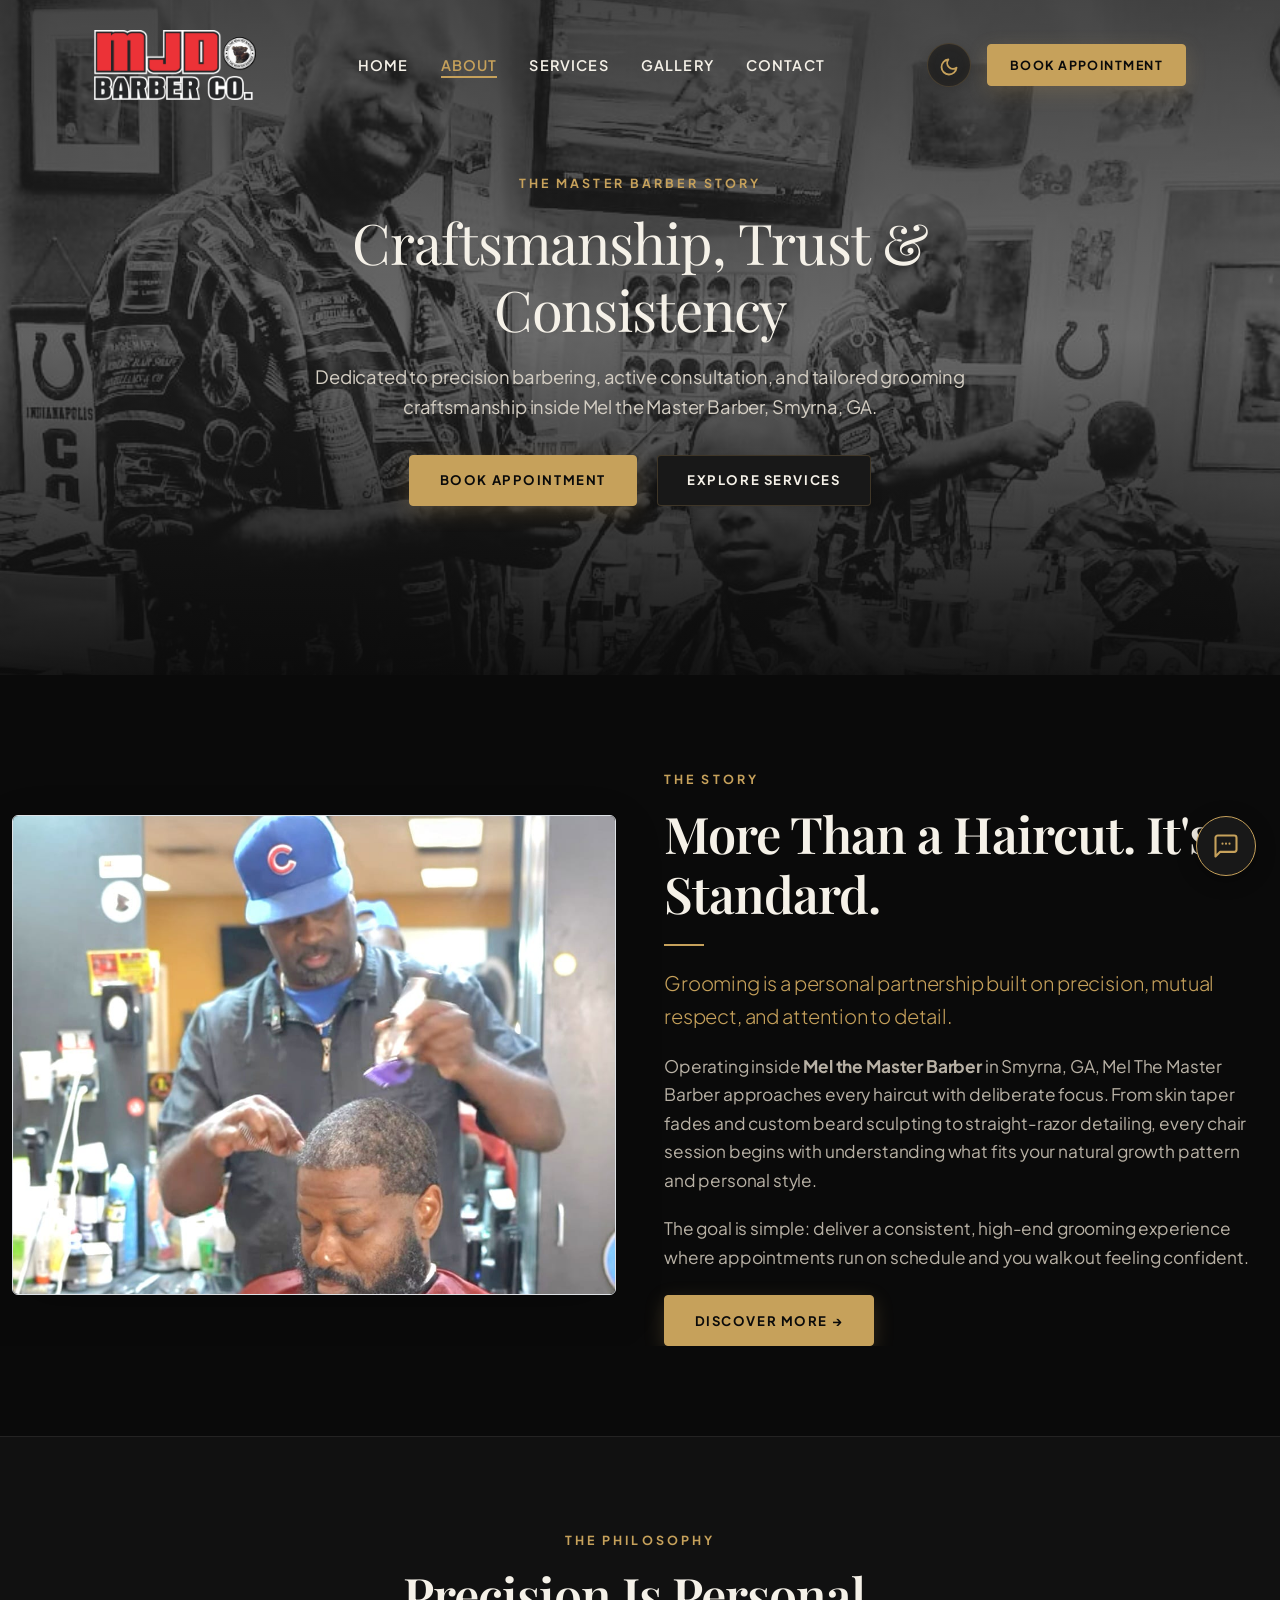
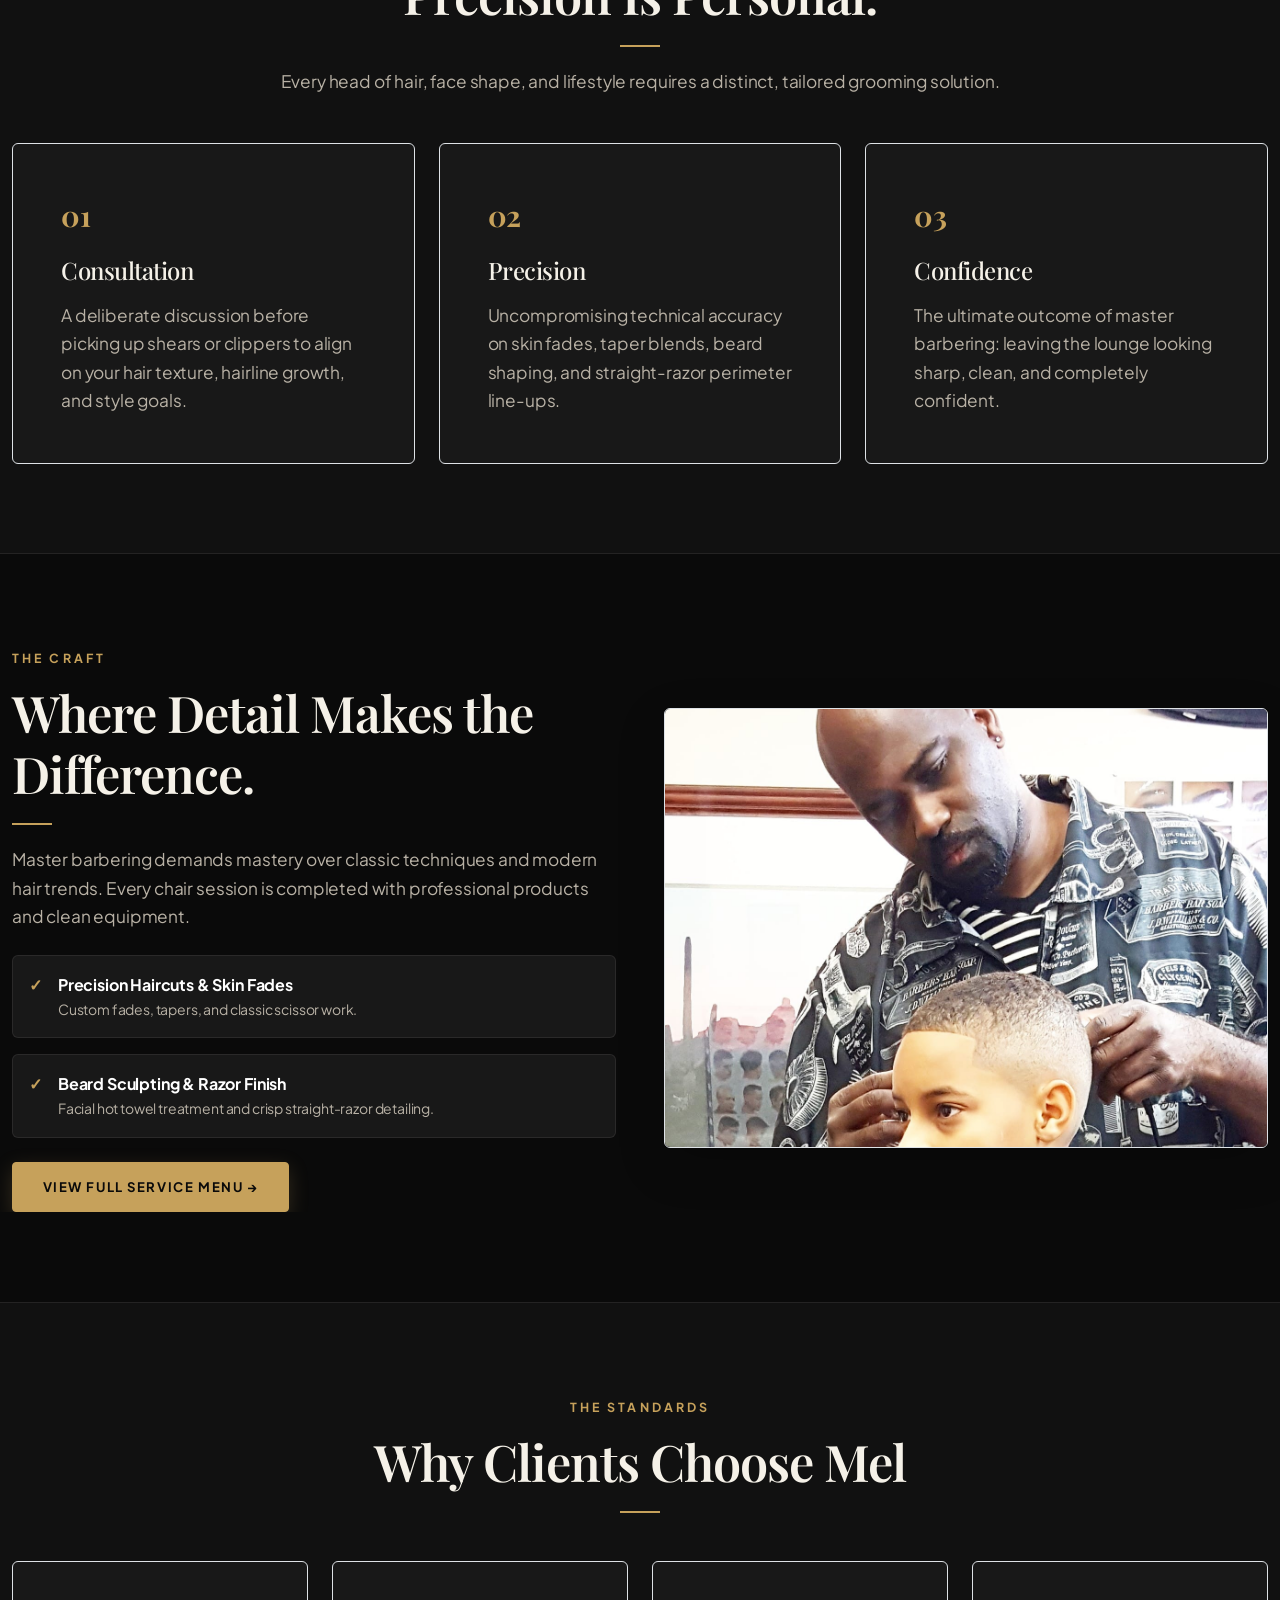
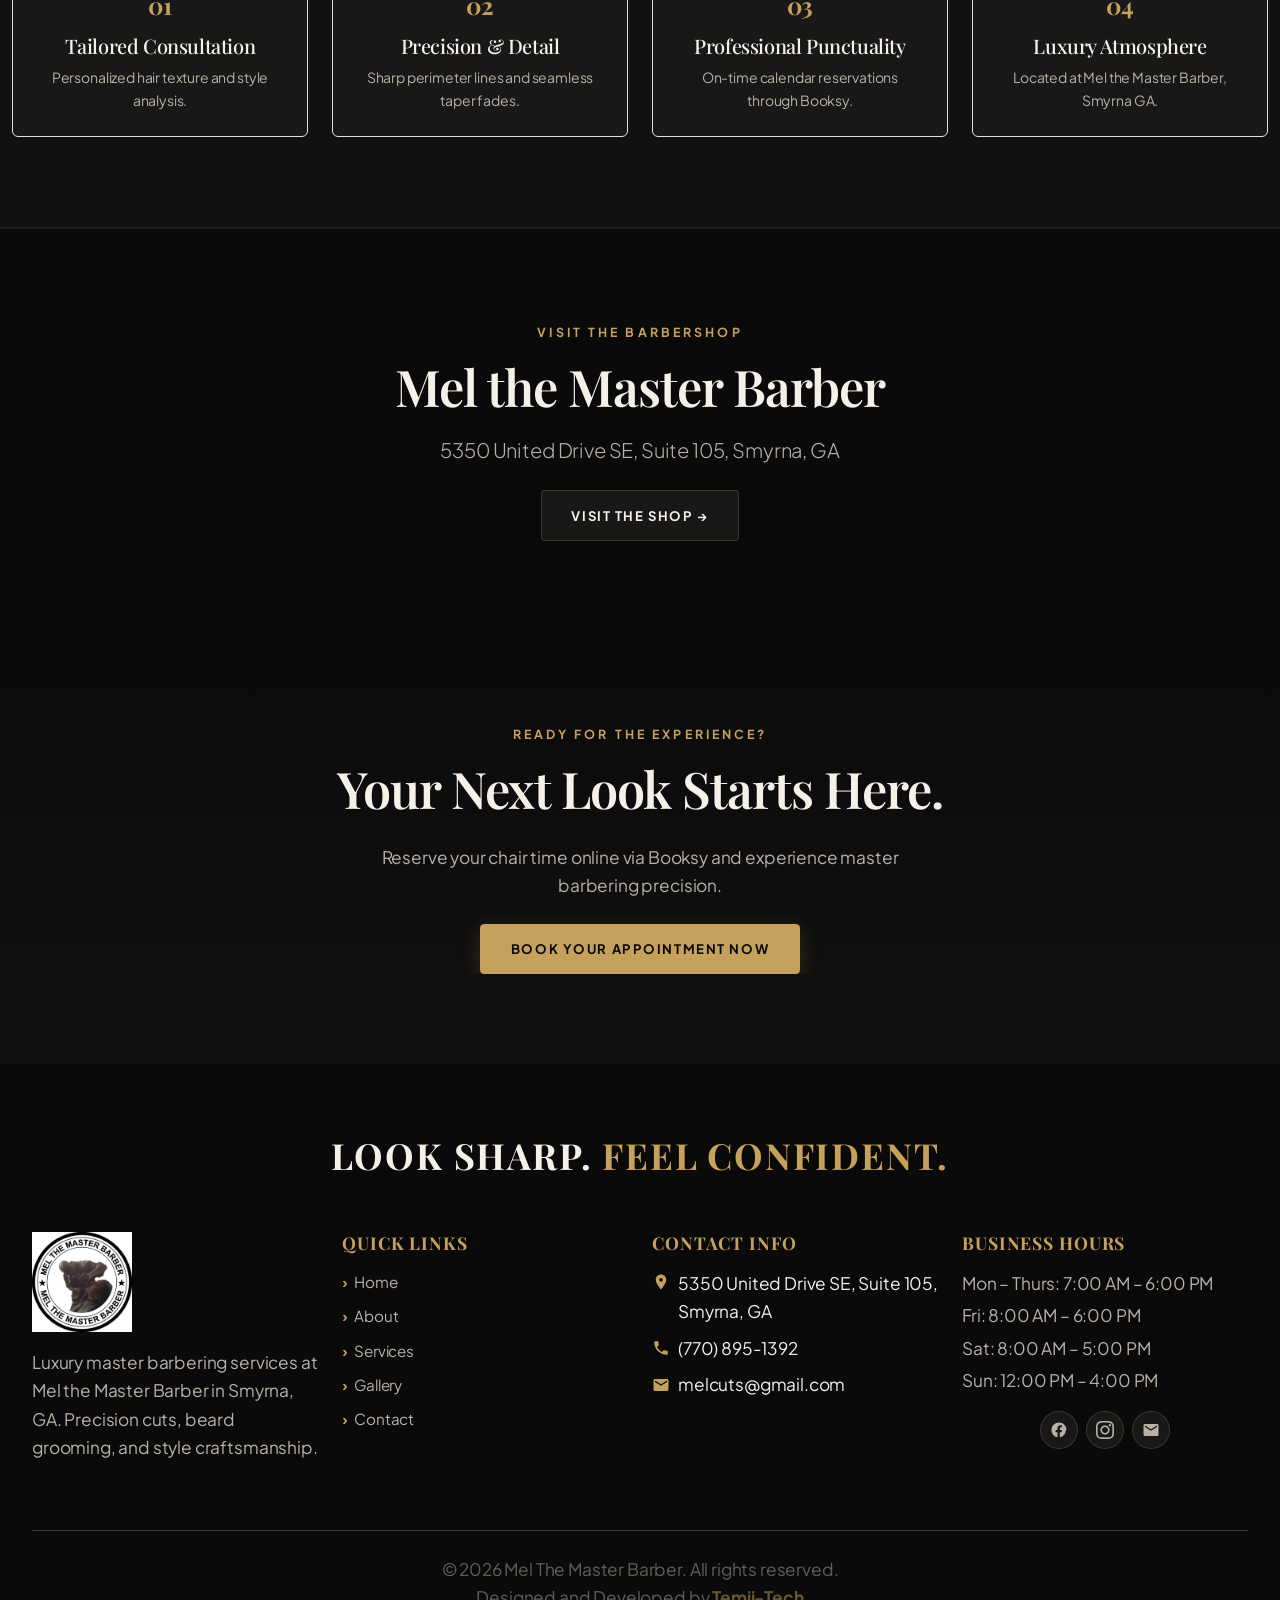
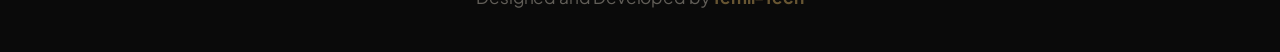
==== about.html @ 05fc708a "comment" ====
<!DOCTYPE html>
<html lang="en" data-theme="dark">
<head>
  <meta charset="UTF-8">
  <meta name="viewport" content="width=device-width, initial-scale=1.0">
  <title>About Mel The Master Barber | Craftsmanship, Trust & Consistency in Smyrna, GA</title>
  <meta name="description" content="Learn about Mel The Master Barber at Mel the Master Barber in Smyrna, GA. Dedicated to precision haircuts, custom beard sculpting, and tailored client consultations.">
  
  <!-- Bootstrap 5 CSS -->
  <link href="https://cdn.jsdelivr.net/npm/bootstrap@5.3.2/dist/css/bootstrap.min.css" rel="stylesheet">
  
  <!-- Google Fonts: Playfair Display & Plus Jakarta Sans -->
  <link rel="preconnect" href="https://fonts.googleapis.com">
  <link rel="preconnect" href="https://fonts.gstatic.com" crossorigin>
  <link href="https://fonts.googleapis.com/css2?family=Playfair+Display:ital,wght@0,500;0,600;0,700;1,400&family=Plus+Jakarta+Sans:wght@400;500;600;700&display=swap" rel="stylesheet">
  
  <!-- Custom CSS Design System & Responsive Rules -->
  <link rel="stylesheet" href="css/style.css">
  <link rel="stylesheet" href="css/responsive.css">
  <!-- Chatbot CSS -->
  <link rel="stylesheet" href="css/chatbot.css">
</head>
<body>

  <!-- ==========================================
       PREMIUM FLOATING NAVBAR (EXACT HOME PAGE MARKUP)
       ========================================== -->
  <div class="navbar-floating-wrapper" id="navbarWrapper">
    <div class="navbar-floating-container">
      
      <!-- 1. LOGO (LEFT) -->
      <a class="navbar-brand navbar-brand-custom" href="index.html">
        <img src="images/navbar/logo.jpeg" alt="Mel The Master Barber Logo" class="brand-logo-img">
      </a>

      <!-- 2. DESKTOP NAV LINKS (CENTER - EXACT 1-LINE 14.5px) -->
      <ul class="desktop-nav-links d-none d-lg-flex">
        <li><a class="nav-link-custom" href="index.html">Home</a></li>
        <li><a class="nav-link-custom active" href="about.html">About</a></li>
        <li><a class="nav-link-custom" href="services.html">Services</a></li>
        <li><a class="nav-link-custom" href="gallery.html">Gallery</a></li>
        <li><a class="nav-link-custom" href="contact.html">Contact</a></li>
      </ul>

      <!-- 3. CTA BUTTON & THEME TOGGLE (RIGHT) -->
      <div class="desktop-nav-actions d-none d-lg-flex">
        <button class="theme-toggle-btn" id="themeToggleBtnDesktop" aria-label="Toggle dark/light theme">
          <span class="themeIcon">
            <svg viewBox="0 0 24 24" width="18" height="18"><path fill="currentColor" d="M12.3 2c.43 0 .77.35.7.78-.47 2.87.41 5.84 2.45 7.88 2.04 2.04 5.01 2.92 7.88 2.45.43-.07.78.27.78.7 0 5.52-4.48 10-10 10S2 19.32 2 13.8 6.78 2 12.3 2z"/></svg>
          </span>
        </button>
        <a href="https://mel-the-master-barber.square.site/" target="_blank" rel="noopener" class="btn-gold-primary" style="padding: 0.6rem 1.35rem; font-size: 0.78rem;">Book Appointment</a>
      </div>

      <!-- MOBILE CONTROLS (MOBILE: [LOGO] [THEME TOGGLE] [HAMBURGER MENU]) -->
      <div class="mobile-nav-controls d-flex align-items-center gap-2 d-lg-none">
        <button class="theme-toggle-btn" id="themeToggleBtnMobile" aria-label="Toggle dark/light theme">
          <span class="themeIcon">
            <svg viewBox="0 0 24 24" width="18" height="18"><path fill="currentColor" d="M12.3 2c.43 0 .77.35.7.78-.47 2.87.41 5.84 2.45 7.88 2.04 2.04 5.01 2.92 7.88 2.45.43-.07.78.27.78.7 0 5.52-4.48 10-10 10S2 19.32 2 13.8 6.78 2 12.3 2z"/></svg>
          </span>
        </button>
        <!-- PREMIUM HAMBURGER -->
        <button class="mob-hamburger" type="button" id="mobileNavToggler" aria-label="Toggle navigation" aria-expanded="false">
          <span class="mob-ham-bar"></span>
          <span class="mob-ham-bar"></span>
          <span class="mob-ham-bar"></span>
        </button>
      </div>

    </div>
  </div>

  <!-- MOBILE FULL-SCREEN EDITORIAL MENU -->
  <div class="mob-menu-overlay d-lg-none" id="navbarCollapse" aria-hidden="true">
    <!-- Decorative editorial watermark -->
    <div class="mob-menu-watermark" aria-hidden="true">MEL</div>

    <!-- Close button -->
    <button class="mob-menu-close" id="mobileNavClose" aria-label="Close navigation">
      <svg viewBox="0 0 24 24" width="22" height="22" fill="none" stroke="currentColor" stroke-width="1.8" stroke-linecap="round"><line x1="18" y1="6" x2="6" y2="18"/><line x1="6" y1="6" x2="18" y2="18"/></svg>
    </button>

    <!-- Navigation List -->
    <nav class="mob-menu-nav" aria-label="Mobile navigation">
      <ul class="mob-nav-list">
        <li class="mob-nav-item" style="--i:0">
          <a class="mob-nav-link" href="index.html">
            <span class="mob-nav-num">01</span>
            <span class="mob-nav-label">Home</span>
            <span class="mob-nav-arrow">&rarr;</span>
          </a>
        </li>
        <li class="mob-nav-item" style="--i:1">
          <a class="mob-nav-link active" href="about.html">
            <span class="mob-nav-num">02</span>
            <span class="mob-nav-label">About</span>
            <span class="mob-nav-arrow">&rarr;</span>
          </a>
        </li>
        <li class="mob-nav-item" style="--i:2">
          <a class="mob-nav-link" href="services.html">
            <span class="mob-nav-num">03</span>
            <span class="mob-nav-label">Services</span>
            <span class="mob-nav-arrow">&rarr;</span>
          </a>
        </li>
        <li class="mob-nav-item" style="--i:3">
          <a class="mob-nav-link" href="gallery.html">
            <span class="mob-nav-num">04</span>
            <span class="mob-nav-label">Gallery</span>
            <span class="mob-nav-arrow">&rarr;</span>
          </a>
        </li>
        <li class="mob-nav-item" style="--i:4">
          <a class="mob-nav-link" href="index.html#reviews">
            <span class="mob-nav-num">05</span>
            <span class="mob-nav-label">Reviews</span>
            <span class="mob-nav-arrow">&rarr;</span>
          </a>
        </li>
        <li class="mob-nav-item" style="--i:5">
          <a class="mob-nav-link" href="index.html#faq">
            <span class="mob-nav-num">06</span>
            <span class="mob-nav-label">FAQ</span>
            <span class="mob-nav-arrow">&rarr;</span>
          </a>
        </li>
        <li class="mob-nav-item" style="--i:6">
          <a class="mob-nav-link" href="contact.html">
            <span class="mob-nav-num">07</span>
            <span class="mob-nav-label">Contact</span>
            <span class="mob-nav-arrow">&rarr;</span>
          </a>
        </li>
      </ul>
    </nav>

    <!-- Premium booking CTA -->
    <div class="mob-menu-cta">
      <p class="mob-cta-label">READY FOR YOUR NEXT LOOK?</p>
      <a href="https://mel-the-master-barber.square.site/" target="_blank" rel="noopener" class="mob-cta-btn">BOOK APPOINTMENT</a>
    </div>
  </div>

  <!-- ==========================================
       SECTION 1: CINEMATIC ABOUT HERO
       ========================================== -->
  <section class="hero-slider-section position-relative" style="height: 75vh; min-height: 520px;">
    <div class="hero-slide active">
      <div class="hero-slide-bg" style="background-image: url('images/about/about1.jpeg'); background-position: center 30%;"></div>
      <div class="hero-overlay" style="background: linear-gradient(180deg, rgba(10, 10, 10, 0.75) 0%, rgba(10, 10, 10, 0.6) 50%, rgba(10, 10, 10, 0.95) 100%);"></div>
      <div class="container hero-content-wrapper">
        <div class="hero-text-box">
          <span class="eyebrow">THE MASTER BARBER STORY</span>
          <h1 class="hero-headline display-4">Craftsmanship, Trust &amp; Consistency</h1>
          <p class="hero-description">
            Dedicated to precision barbering, active consultation, and tailored grooming craftsmanship inside Mel the Master Barber, Smyrna, GA.
          </p>
          <div class="hero-cta-group justify-content-center">
            <a href="https://mel-the-master-barber.square.site/" target="_blank" rel="noopener" class="btn-gold-primary">Book Appointment</a>
            <a href="services.html" class="btn-gold-secondary">Explore Services</a>
          </div>
        </div>
      </div>
    </div>
  </section>

  <!-- ==========================================
       SECTION 2: ABOUT STORY & CRAFT
       ========================================== -->
  <section class="section-padding">
    <div class="container">
      <div class="row align-items-center g-5">
        <div class="col-lg-6">
          <div class="position-relative rounded overflow-hidden shadow-lg border border-subtle" style="height: 480px;">
            <img src="images/about/about2.jpeg" alt="Mel The Master Barber Crafting a Haircut" class="w-100 h-100 object-fit-cover">
          </div>
        </div>
        <div class="col-lg-6">
          <span class="eyebrow">THE STORY</span>
          <h2>More Than a Haircut. It's a Standard.</h2>
          <div class="gold-divider"></div>
          <p class="lead" style="color: var(--accent);">
            Grooming is a personal partnership built on precision, mutual respect, and attention to detail.
          </p>
          <p>
            Operating inside <strong>Mel the Master Barber</strong> in Smyrna, GA, Mel The Master Barber approaches every haircut with deliberate focus. From skin taper fades and custom beard sculpting to straight-razor detailing, every chair session begins with understanding what fits your natural growth pattern and personal style.
          </p>
          <p>
            The goal is simple: deliver a consistent, high-end grooming experience where appointments run on schedule and you walk out feeling confident.
          </p>
          <div class="mt-4">
            <a href="services.html" class="btn-gold-primary">Discover More &rarr;</a>
          </div>
        </div>
      </div>
    </div>
  </section>

  <!-- ==========================================
       SECTION 3: PHILOSOPHY SECTION
       ========================================== -->
  <section class="section-padding bg-secondary-section">
    <div class="container">
      <div class="text-center max-width-700 mx-auto mb-5">
        <span class="eyebrow">THE PHILOSOPHY</span>
        <h2>Precision Is Personal.</h2>
        <div class="gold-divider mx-auto"></div>
        <p>Every head of hair, face shape, and lifestyle requires a distinct, tailored grooming solution.</p>
      </div>

      <div class="row g-4">
        <!-- CARD 01 -->
        <div class="col-md-4">
          <div class="p-4 p-md-5 rounded h-100 border border-subtle" style="background-color: var(--bg-card);">
            <div class="mb-3" style="font-family: var(--font-heading); font-size: 1.8rem; font-weight: 700; color: var(--accent);">01</div>
            <h3 class="h4 mb-3">Consultation</h3>
            <p class="mb-0">A deliberate discussion before picking up shears or clippers to align on your hair texture, hairline growth, and style goals.</p>
          </div>
        </div>

        <!-- CARD 02 -->
        <div class="col-md-4">
          <div class="p-4 p-md-5 rounded h-100 border border-subtle" style="background-color: var(--bg-card);">
            <div class="mb-3" style="font-family: var(--font-heading); font-size: 1.8rem; font-weight: 700; color: var(--accent);">02</div>
            <h3 class="h4 mb-3">Precision</h3>
            <p class="mb-0">Uncompromising technical accuracy on skin fades, taper blends, beard shaping, and straight-razor perimeter line-ups.</p>
          </div>
        </div>

        <!-- CARD 03 -->
        <div class="col-md-4">
          <div class="p-4 p-md-5 rounded h-100 border border-subtle" style="background-color: var(--bg-card);">
            <div class="mb-3" style="font-family: var(--font-heading); font-size: 1.8rem; font-weight: 700; color: var(--accent);">03</div>
            <h3 class="h4 mb-3">Confidence</h3>
            <p class="mb-0">The ultimate outcome of master barbering: leaving the lounge looking sharp, clean, and completely confident.</p>
          </div>
        </div>
      </div>
    </div>
  </section>

  <!-- ==========================================
       SECTION 4: THE CRAFT & SERVICES SPOTLIGHT
       ========================================== -->
  <section class="section-padding">
    <div class="container">
      <div class="row align-items-center g-5">
        <div class="col-lg-6 order-lg-2">
          <div class="position-relative rounded overflow-hidden shadow-lg border border-subtle" style="height: 440px;">
            <img src="images/about/about3.jpeg" alt="Barber Craftsmanship & Razor Detail" class="w-100 h-100 object-fit-cover">
          </div>
        </div>
        <div class="col-lg-6 order-lg-1">
          <span class="eyebrow">THE CRAFT</span>
          <h2>Where Detail Makes the Difference.</h2>
          <div class="gold-divider"></div>
          <p class="mb-4">
            Master barbering demands mastery over classic techniques and modern hair trends. Every chair session is completed with professional products and clean equipment.
          </p>

          <div class="d-flex flex-column gap-3 mb-4">
            <div class="d-flex align-items-start gap-3 p-3 rounded" style="background: var(--bg-card); border: 1px solid var(--border-subtle);">
              <span style="color: var(--accent); font-weight: 700;">&#10003;</span>
              <div>
                <strong class="text-white">Precision Haircuts &amp; Skin Fades</strong>
                <div class="small" style="color: var(--text-secondary);">Custom fades, tapers, and classic scissor work.</div>
              </div>
            </div>
            <div class="d-flex align-items-start gap-3 p-3 rounded" style="background: var(--bg-card); border: 1px solid var(--border-subtle);">
              <span style="color: var(--accent); font-weight: 700;">&#10003;</span>
              <div>
                <strong class="text-white">Beard Sculpting &amp; Razor Finish</strong>
                <div class="small" style="color: var(--text-secondary);">Facial hot towel treatment and crisp straight-razor detailing.</div>
              </div>
            </div>
          </div>

          <a href="services.html" class="btn-gold-primary">View Full Service Menu &rarr;</a>
        </div>
      </div>
    </div>
  </section>

  <!-- ==========================================
       SECTION 5: WHY CLIENTS CHOOSE MEL
       ========================================== -->
  <section class="section-padding bg-secondary-section">
    <div class="container">
      <div class="text-center max-width-700 mx-auto mb-5">
        <span class="eyebrow">THE STANDARDS</span>
        <h2>Why Clients Choose Mel</h2>
        <div class="gold-divider mx-auto"></div>
      </div>

      <div class="row g-4 text-center">
        <div class="col-md-3 col-sm-6">
          <div class="p-4 rounded border border-subtle h-100" style="background: var(--bg-card);">
            <div class="mb-2" style="font-family: var(--font-heading); font-size: 1.5rem; color: var(--accent); font-weight: 700;">01</div>
            <h4 class="h5 mb-2">Tailored Consultation</h4>
            <p class="small mb-0" style="color: var(--text-secondary);">Personalized hair texture and style analysis.</p>
          </div>
        </div>

        <div class="col-md-3 col-sm-6">
          <div class="p-4 rounded border border-subtle h-100" style="background: var(--bg-card);">
            <div class="mb-2" style="font-family: var(--font-heading); font-size: 1.5rem; color: var(--accent); font-weight: 700;">02</div>
            <h4 class="h5 mb-2">Precision &amp; Detail</h4>
            <p class="small mb-0" style="color: var(--text-secondary);">Sharp perimeter lines and seamless taper fades.</p>
          </div>
        </div>

        <div class="col-md-3 col-sm-6">
          <div class="p-4 rounded border border-subtle h-100" style="background: var(--bg-card);">
            <div class="mb-2" style="font-family: var(--font-heading); font-size: 1.5rem; color: var(--accent); font-weight: 700;">03</div>
            <h4 class="h5 mb-2">Professional Punctuality</h4>
            <p class="small mb-0" style="color: var(--text-secondary);">On-time calendar reservations through Booksy.</p>
          </div>
        </div>

        <div class="col-md-3 col-sm-6">
          <div class="p-4 rounded border border-subtle h-100" style="background: var(--bg-card);">
            <div class="mb-2" style="font-family: var(--font-heading); font-size: 1.5rem; color: var(--accent); font-weight: 700;">04</div>
            <h4 class="h5 mb-2">Luxury Atmosphere</h4>
            <p class="small mb-0" style="color: var(--text-secondary);">Located at Mel the Master Barber, Smyrna GA.</p>
          </div>
        </div>
      </div>
    </div>
  </section>

  <!-- ==========================================
       SECTION 6: LOCATION STRIP
       ========================================== -->
  <section class="section-padding text-center" style="background-color: var(--bg-primary); border-top: 1px solid var(--border-subtle);">
    <div class="container mx-auto" style="max-width: 700px;">
      <span class="eyebrow">VISIT THE BARBERSHOP</span>
      <h2 class="mb-3">Mel the Master Barber</h2>
      <p class="lead mb-4" style="color: var(--text-secondary);">
        5350 United Drive SE, Suite 105, Smyrna, GA
      </p>
      <a href="contact.html" class="btn-gold-secondary">Visit The Shop &rarr;</a>
    </div>
  </section>

  <!-- ==========================================
       SECTION 7: FINAL BOOKING CTA
       ========================================== -->
  <section class="section-padding text-center" style="background: linear-gradient(180deg, var(--bg-primary) 0%, var(--bg-secondary) 100%); border-top: 1px solid var(--border-gold);">
    <div class="container">
      <span class="eyebrow">READY FOR THE EXPERIENCE?</span>
      <h2 class="mb-4">Your Next Look Starts Here.</h2>
      <p class="mx-auto mb-4" style="max-width: 600px; color: var(--text-secondary);">
        Reserve your chair time online via Booksy and experience master barbering precision.
      </p>
      <a href="https://mel-the-master-barber.square.site/" target="_blank" rel="noopener" class="btn-gold-primary">BOOK YOUR APPOINTMENT NOW</a>
    </div>
  </section>

  <!-- ==========================================
       SECTION 8: BRANDED FOOTER (EXACT HOME PAGE FOOTER)
       ========================================== -->
  <footer class="footer-custom">
    <div class="container">
      
      <div class="footer-brand-statement">
        LOOK SHARP. <span>FEEL CONFIDENT.</span>
      </div>

      <div class="row g-4 pt-3">
        <div class="col-lg-3 col-md-6">
          <div class="mb-3">
            <img src="images/navbar/footer-logo.jpeg" alt="Mel The Master Barber Logo" class="footer-logo-img">
          </div>
          <p>Luxury master barbering services at Mel the Master Barber in Smyrna, GA. Precision cuts, beard grooming, and style craftsmanship.</p>
          
          <!-- OFFICIAL VERIFIED SOCIAL LINKS -->
          
        </div>
        
        <!-- QUICK LINKS WITH VIP ARROWS -->
        <div class="col-lg-3 col-md-6">
          <h5 class="mb-3" style="color: var(--accent);">Quick Links</h5>
          <ul class="list-unstyled d-flex flex-column gap-2">
            <li><a href="index.html" class="footer-vip-link"><span class="arrow">&rsaquo;</span> Home</a></li>
            <li><a href="about.html" class="footer-vip-link"><span class="arrow">&rsaquo;</span> About</a></li>
            <li><a href="services.html" class="footer-vip-link"><span class="arrow">&rsaquo;</span> Services</a></li>
            <li><a href="gallery.html" class="footer-vip-link"><span class="arrow">&rsaquo;</span> Gallery</a></li>
            <li><a href="contact.html" class="footer-vip-link"><span class="arrow">&rsaquo;</span> Contact</a></li>
          </ul>
        </div>

        <!-- CONTACT INFORMATION COLUMN WITH ICONS -->
        <div class="col-lg-3 col-md-6">
          <h5 class="mb-3" style="color: var(--accent);">Contact Info</h5>
          <p class="mb-2 d-flex align-items-start gap-2">
            <svg viewBox="0 0 24 24" width="18" height="18" class="mt-1" style="color: var(--accent); flex-shrink: 0;"><path fill="currentColor" d="M12 2C8.13 2 5 5.13 5 9c0 5.25 7 13 7 13s7-7.75 7-13c0-3.87-3.13-7-7-7zm0 9.5c-1.38 0-2.5-1.12-2.5-2.5s1.12-2.5 2.5-2.5 2.5 1.12 2.5 2.5-1.12 2.5-2.5 2.5z"/></svg>
            <span><a href="https://www.google.com/maps/search/?api=1&query=Gold+Room+Grooming+Lounge+5350+United+Drive+SE+Suite+105+Smyrna+GA" target="_blank" rel="noopener" class="interactive-contact-link">5350 United Drive SE, Suite 105, Smyrna, GA</a></span>
          </p>
          <p class="mb-2 d-flex align-items-center gap-2">
            <svg viewBox="0 0 24 24" width="18" height="18" style="color: var(--accent); flex-shrink: 0;"><path fill="currentColor" d="M6.62 10.79c1.44 2.83 3.76 5.14 6.59 6.59l2.2-2.2c.27-.27.67-.36 1.02-.24 1.12.37 2.33.57 3.57.57.55 0 1 .45 1 1V20c0 .55-.45 1-1 1-9.39 0-17-7.61-17-17 0-.55.45-1 1-1h3.5c.55 0 1 .45 1 1 0 1.25.2 2.45.57 3.57.11.35.03.74-.25 1.02l-2.2 2.2z"/></svg>
            <span><a href="tel:7708951392" class="interactive-contact-link">(770) 895-1392</a></span>
          </p>
          <p class="mb-2 d-flex align-items-center gap-2">
            <svg viewBox="0 0 24 24" width="18" height="18" style="color: var(--accent); flex-shrink: 0;"><path fill="currentColor" d="M20 4H4c-1.1 0-1.99.9-1.99 2L2 18c0 1.1.9 2 2 2h16c1.1 0 2-.9 2-2V6c0-1.1-.9-2-2-2zm0 4l-8 5-8-5V6l8 5 8-5v2z"/></svg>
            <span><a href="mailto:melcuts@gmail.com" class="interactive-contact-link">melcuts@gmail.com</a></span>
          </p>
        </div>

        <div class="col-lg-3 col-md-6">
          <h5 class="mb-3" style="color: var(--accent);">Business Hours</h5>
          <p class="mb-1">Mon &ndash; Thurs: 7:00 AM &ndash; 6:00 PM</p>
          <p class="mb-1">Fri: 8:00 AM &ndash; 6:00 PM</p>
          <p class="mb-1">Sat: 8:00 AM &ndash; 5:00 PM</p>
          <p class="mb-1">Sun: 12:00 PM &ndash; 4:00 PM</p>
          
          <!-- OFFICIAL 3 SOCIAL ICONS (FB, IG, GMAIL) DIRECTLY BELOW BUSINESS HOURS -->
          <div class="footer-social-links d-flex align-items-center gap-2 mt-3 text-center justify-content-center">
            <!-- Facebook -->
            <a href="https://www.facebook.com/melthemasterbarber" target="_blank" rel="noopener" class="footer-social-icon" aria-label="Facebook Profile" title="Facebook">
              <svg viewBox="0 0 24 24" width="18" height="18"><path fill="currentColor" d="M22 12c0-5.52-4.48-10-10-10S2 6.48 2 12c0 4.84 3.44 8.87 8 9.8V15H7.5v-3H10V9.5C10 7.01 11.49 5.65 13.75 5.65c1.08 0 2.21.19 2.21.19v2.43h-1.25c-1.23 0-1.61.77-1.61 1.56V12h2.74l-.44 3h-2.3v6.8c4.56-.93 8-4.96 8-9.8z"/></svg>
            </a>
            <!-- Instagram -->
            <a href="https://www.instagram.com/melthemasterbarber/" target="_blank" rel="noopener" class="footer-social-icon" aria-label="Instagram Profile" title="Instagram">
              <svg viewBox="0 0 24 24" width="18" height="18"><path fill="currentColor" d="M12 2.163c3.204 0 3.584.012 4.85.07 3.252.148 4.771 1.691 4.919 4.919.058 1.265.069 1.645.069 4.849 0 3.205-.012 3.584-.069 4.849-.149 3.225-1.664 4.771-4.919 4.919-1.266.058-1.644.07-4.85.07-3.204 0-3.584-.012-4.849-.07-3.26-.149-4.771-1.699-4.919-4.92-.058-1.265-.07-1.644-.07-4.849 0-3.204.013-3.583.07-4.849.149-3.227 1.664-4.771 4.919-4.919 1.266-.057 1.645-.069 4.849-.069zm0-2.163c-3.259 0-3.667.014-4.947.072-4.358.2-6.78 2.618-6.98 6.98-.059 1.281-.073 1.689-.073 4.948 0 3.259.014 3.668.072 4.948.2 4.358 2.618 6.78 6.98 6.98 1.281.058 1.689.072 4.948.072 3.259 0 3.668-.014 4.948-.072 4.354-.2 6.782-2.618 6.979-6.98.059-1.28.073-1.689.073-4.948 0-3.259-.014-3.667-.072-4.947-.196-4.354-2.617-6.78-6.979-6.98-1.281-.059-1.69-.073-4.949-.073zm0 5.838c-3.403 0-6.162 2.759-6.162 6.162s2.759 6.163 6.162 6.163 6.162-2.759 6.162-6.163c0-3.403-2.759-6.162-6.162-6.162zm0 10.162c-2.209 0-4-1.79-4-4 0-2.209 1.791-4 4-4s4 1.791 4 4c0 2.21-1.791 4-4 4zm6.406-11.845c-.796 0-1.441.645-1.441 1.44s.645 1.44 1.441 1.44c.795 0 1.439-.645 1.439-1.44s-.644-1.44-1.439-1.44z"/></svg>
            </a>
            <!-- Gmail -->
            <a href="mailto:info@themelmasterbarber.com" class="footer-social-icon" aria-label="Send Email via Gmail" title="Gmail">
              <svg viewBox="0 0 24 24" width="18" height="18"><path fill="currentColor" d="M20 4H4c-1.1 0-1.99.9-1.99 2L2 18c0 1.1.9 2 2 2h16c1.1 0 2-.9 2-2V6c0-1.1-.9-2-2-2zm0 4l-8 5-8-5V6l8 5 8-5v2z"/></svg>
            </a>
          </div>
        </div>
      </div>

      <div class="text-center pt-4 mt-5 border-top border-secondary opacity-50">
        <p class="meduim mb-0">&copy; 2026 Mel The Master Barber. All rights reserved.</p>
        <p class="meduim mb-0">Designed and Developed by <a href="https://tamoor-dev-neon.vercel.app" target="_blank" rel="noopener noreferrer" class="fw-bold">Temii-Tech</a></p>
      </div>

    </div>
  </footer>

  <!-- Bootstrap 5 JS Bundle -->
  <script src="https://cdn.jsdelivr.net/npm/bootstrap@5.3.2/dist/js/bootstrap.bundle.min.js"></script>
  <!-- Custom JS Controller -->
  <script src="js/main.js"></script>
  <!-- AI Chatbot Logic -->
  <script src="js/chatbot.js"></script>
</body>
</html>
---- css/style.css ----
/* ==========================================================================
   MEL THE MASTER BARBER — LUXURY DESIGN SYSTEM & CORE STYLES (FLOATING NAVBAR)
   ========================================================================== */

/* --------------------------------------------------------------------------
   1. DESIGN TOKENS & CSS VARIABLES
   -------------------------------------------------------------------------- */
:root {
  /* DARK THEME (DEFAULT) */
  --bg-primary: #0A0A0A;
  --bg-secondary: #111111;
  --bg-card: #181818;
  --bg-overlay: rgba(10, 10, 10, 0.78);
  --bg-glass: rgba(24, 24, 24, 0.72);

  --text-primary: #F5F1E8;
  --text-secondary: #B8B1A5;
  --text-muted: #7A756D;

  /* CHAMPAGNE GOLD ACCENTS */
  --accent: #C6A15B;
  --accent-hover: #D4B875;
  --accent-glow: rgba(198, 161, 91, 0.22);
  --accent-border: rgba(198, 161, 91, 0.22);
  --border-subtle: rgba(245, 241, 232, 0.08);

  --font-heading: 'Playfair Display', Georgia, serif;
  --font-body: 'Plus Jakarta Sans', -apple-system, BlinkMacSystemFont, sans-serif;

  --transition-fast: 0.25s cubic-bezier(0.16, 1, 0.3, 1);
  --transition-smooth: 0.4s cubic-bezier(0.16, 1, 0.3, 1);
  --transition-slow: 0.8s cubic-bezier(0.16, 1, 0.3, 1);

  --section-padding-desktop: clamp(4.5rem, 7vw, 7.5rem);
  --section-padding-mobile: 3.25rem;

  --radius-sm: 4px;
  --radius-md: 8px;
  --radius-pill: 20px;
  --shadow-luxury: 0 15px 35px rgba(0, 0, 0, 0.35);
}

[data-theme="light"] {
  --bg-primary: #F6F2E9;
  --bg-secondary: #FFFFFF;
  --bg-card: #FCFAF5;
  --bg-overlay: rgba(246, 242, 233, 0.78);
  --bg-glass: rgba(255, 255, 255, 0.85);

  --text-primary: #141414;
  --text-secondary: #625E56;
  --text-muted: #8E8980;

  --accent: #A98243;
  --accent-hover: #8F6D35;
  --accent-glow: rgba(169, 130, 67, 0.22);
  --accent-border: rgba(169, 130, 67, 0.22);
  --border-subtle: rgba(20, 20, 20, 0.08);

  --shadow-luxury: 0 15px 35px rgba(169, 130, 67, 0.08);
}

/* --------------------------------------------------------------------------
   2. STRICT MOBILE OVERFLOW PREVENTION RESET
   -------------------------------------------------------------------------- */
*,
*::before,
*::after {
  box-sizing: border-box;
  margin: 0;
  padding: 0;
}

html,
body {
  width: 100%;
  max-width: 100%;
  overflow-x: hidden !important;
}

html {
  scroll-behavior: smooth;
  font-size: 16px;
}

body {
  background-color: var(--bg-primary);
  color: var(--text-primary);
  font-family: var(--font-body);
  font-weight: 400;
  line-height: 1.65;
  letter-spacing: -0.01em;
  transition: background-color var(--transition-smooth), color var(--transition-smooth);
  -webkit-font-smoothing: antialiased;
  position: relative;
}

.container,
.container-fluid {
  width: 100%;
  max-width: 100%;
  overflow: hidden;
}

/* --------------------------------------------------------------------------
   3. TYPOGRAPHY & VISIBLE BUTTON SYSTEM
   -------------------------------------------------------------------------- */
h1,
h2,
h3,
h4,
h5,
h6,
.font-heading {
  font-family: var(--font-heading);
  font-weight: 600;
  color: var(--text-primary);
  line-height: 1.2;
  letter-spacing: -0.02em;
}

h1 {
  font-size: clamp(2.2rem, 5vw + 1rem, 4.25rem);
}

h2 {
  font-size: clamp(1.85rem, 3.5vw + 1rem, 3.15rem);
}

h3 {
  font-size: clamp(1.4rem, 2vw + 1rem, 2.15rem);
}

h4 {
  font-size: clamp(1.2rem, 1vw + 1rem, 1.45rem);
}

p {
  color: var(--text-secondary);
  font-size: clamp(0.95rem, 0.3vw + 0.9rem, 1.08rem);
  margin-bottom: 1.25rem;
}

a {
  color: var(--accent);
  text-decoration: none;
  transition: color var(--transition-fast);
}

a:hover {
  color: var(--accent-hover);
}

.section-padding {
  padding: var(--section-padding-desktop) 0;
}

.eyebrow {
  display: inline-block;
  font-family: var(--font-body);
  font-size: 0.78rem;
  font-weight: 700;
  text-transform: uppercase;
  letter-spacing: 0.25em;
  color: var(--accent);
  margin-bottom: 0.85rem;
}

.gold-divider {
  width: 40px;
  height: 2px;
  background-color: var(--accent);
  margin: 1.25rem 0;
}

/* VISIBLE BUTTON SYSTEM FOR ALL NON-HERO CTAs */
.btn-gold-primary {
  display: inline-flex;
  align-items: center;
  justify-content: center;
  padding: 0.85rem 1.85rem;
  font-family: var(--font-body);
  font-size: 0.82rem;
  font-weight: 700;
  letter-spacing: 0.12em;
  text-transform: uppercase;
  color: #0A0A0A !important;
  background-color: var(--accent);
  border: 1px solid var(--accent);
  border-radius: var(--radius-sm);
  transition: all var(--transition-fast);
  cursor: pointer;
  box-shadow: 0 6px 20px var(--accent-glow);
  white-space: nowrap;
}

.btn-gold-primary:hover {
  background-color: var(--accent-hover);
  border-color: var(--accent-hover);
  color: #0A0A0A !important;
  transform: translateY(-2px);
}

.btn-gold-secondary {
  display: inline-flex;
  align-items: center;
  justify-content: center;
  padding: 0.85rem 1.85rem;
  font-family: var(--font-body);
  font-size: 0.82rem;
  font-weight: 700;
  letter-spacing: 0.12em;
  text-transform: uppercase;
  color: var(--text-primary);
  background-color: var(--bg-card);
  border: 1px solid var(--accent-border);
  border-radius: var(--radius-sm);
  transition: all var(--transition-fast);
  cursor: pointer;
  white-space: nowrap;
  box-shadow: 0 4px 12px rgba(0, 0, 0, 0.15);
}

.btn-gold-secondary:hover {
  color: var(--accent);
  border-color: var(--accent);
  background-color: rgba(198, 161, 91, 0.08);
  transform: translateY(-2px);
}

/* --------------------------------------------------------------------------
   4. FLOATING CENTERED NAVBAR (DESKTOP: LOGO -> NAV LINKS -> CTA BUTTON)
   -------------------------------------------------------------------------- */
.navbar-floating-wrapper {
  position: fixed;
  top: 1.25rem;
  left: 0;
  width: 100%;
  z-index: 1000;
  display: flex;
  justify-content: center;
  pointer-events: none;
  padding: 0 1rem;
}

.navbar-floating-container {
  pointer-events: auto;
  width: 92%;
  max-width: 1200px;
  background-color: transparent;
  border: none;
  border-radius: var(--radius-pill);
  padding: 0.65rem 1.75rem;
  display: flex;
  align-items: center;
  justify-content: space-between;
  gap: 1.5rem;
  transition: all var(--transition-smooth);
  box-shadow: none;
}

[data-theme="light"] .navbar-floating-container {
  background-color: transparent;
}

.navbar-floating-wrapper.scrolled .navbar-floating-container {
  background-color: transparent;
  border: none;
  box-shadow: none;
}

.navbar-brand-custom {
  display: flex;
  align-items: center;
  flex-shrink: 0;
}

.brand-logo-img {
  height: 36px;
  width: auto;
  display: block;
}

/* 1-LINE DESKTOP NAV LINKS (CENTERED, NO WRAP) */
.desktop-nav-links {
  display: flex;
  align-items: center;
  justify-content: center;
  gap: 2rem;
  list-style: none;
  margin: 0;
  padding: 0;
  flex-shrink: 0;
}

.nav-link-custom {
  font-size: 14.5px;
  font-weight: 600;
  letter-spacing: 0.08em;
  text-transform: uppercase;
  color: var(--text-primary);
  position: relative;
  transition: color var(--transition-fast);
  white-space: nowrap;
  text-decoration: none;
}

.nav-link-custom::after {
  content: '';
  position: absolute;
  bottom: -4px;
  left: 0;
  width: 0%;
  height: 2px;
  background-color: var(--accent);
  transition: width var(--transition-fast);
}

.nav-link-custom:hover,
.nav-link-custom.active {
  color: var(--accent);
}

.nav-link-custom:hover::after,
.nav-link-custom.active::after {
  width: 100%;
}

.desktop-nav-actions {
  display: flex;
  align-items: center;
  gap: 1rem;
  flex-shrink: 0;
}

.theme-toggle-btn {
  background: var(--bg-glass);
  backdrop-filter: blur(12px);
  -webkit-backdrop-filter: blur(12px);
  border: 1px solid var(--accent-border);
  color: var(--accent);
  width: 44px;
  height: 44px;
  border-radius: 50%;
  display: flex;
  align-items: center;
  justify-content: center;
  cursor: pointer;
  transition: all 0.45s cubic-bezier(0.68, -0.55, 0.265, 1.55);
  flex-shrink: 0;
  box-shadow: 0 4px 15px rgba(0, 0, 0, 0.2), inset 0 0 10px rgba(198, 161, 91, 0.05);
  position: relative;
  overflow: hidden;
}

.theme-toggle-btn::before {
  content: '';
  position: absolute;
  top: 50%;
  left: 50%;
  transform: translate(-50%, -50%);
  width: 100%;
  height: 100%;
  background: radial-gradient(circle at center, var(--accent-glow) 0%, transparent 80%);
  opacity: 0;
  transition: opacity 0.4s ease;
  z-index: 0;
}

.theme-toggle-btn:hover {
  border-color: var(--accent);
  background: var(--bg-card);
  transform: translateY(-3px) scale(1.08) rotate(15deg);
  box-shadow: 0 10px 25px rgba(198, 161, 91, 0.25), inset 0 0 15px rgba(198, 161, 91, 0.15);
  color: var(--accent-hover);
}

.theme-toggle-btn:hover::before {
  opacity: 1;
}

.themeIcon {
  position: relative;
  z-index: 2;
  transition: transform 0.45s cubic-bezier(0.68, -0.55, 0.265, 1.55);
}

.theme-toggle-btn:hover .themeIcon {
  transform: scale(1.15) rotate(-15deg);
}

.navbar-toggler-custom {
  background: transparent;
  border: 1px solid var(--accent-border);
  color: var(--text-primary);
  width: 38px;
  height: 38px;
  border-radius: 50%;
  display: flex;
  align-items: center;
  justify-content: center;
  cursor: pointer;
  flex-shrink: 0;
}

/* --------------------------------------------------------------------------
   5. CINEMATIC HERO SLIDER
   -------------------------------------------------------------------------- */
.hero-slider-section {
  position: relative;
  width: 100%;
  height: 100vh;
  min-height: 650px;
  overflow: hidden;
}

.hero-slide {
  position: absolute;
  top: 0;
  left: 0;
  width: 100%;
  height: 100%;
  opacity: 0;
  visibility: hidden;
  transition: opacity 0.9s cubic-bezier(0.16, 1, 0.3, 1), visibility 0.9s;
  z-index: 1;
}

.hero-slide.active {
  opacity: 1;
  visibility: visible;
  z-index: 2;
}

.hero-slide-bg {
  position: absolute;
  top: 0;
  left: 0;
  width: 100%;
  height: 100%;
  background-size: cover;
  background-position: center;
  transform: scale(1.06);
  transition: transform 6s ease-out;
}

.hero-slide.active .hero-slide-bg {
  transform: scale(1);
}

.hero-overlay {
  position: absolute;
  top: 0;
  left: 0;
  width: 100%;
  height: 100%;
  background: linear-gradient(180deg, rgba(10, 10, 10, 0.68) 0%, rgba(10, 10, 10, 0.45) 50%, rgba(10, 10, 10, 0.85) 100%);
  z-index: 2;
}

.hero-content-wrapper {
  position: relative;
  z-index: 3;
  height: 100%;
  display: flex;
  align-items: center;
  justify-content: center;
  text-align: center;
}

.hero-text-box {
  max-width: 720px;
  margin: 0 auto;
  transform: translateY(20px);
  opacity: 0;
  transition: all 0.8s cubic-bezier(0.16, 1, 0.3, 1) 0.2s;
  padding: 0 1.5rem;
}

.hero-slide.active .hero-text-box {
  transform: translateY(0);
  opacity: 1;
}

.hero-headline {
  color: #F5F1E8;
  margin-bottom: 1.25rem;
}

.hero-description {
  color: #D4CEC3;
  font-size: clamp(0.98rem, 0.5vw + 0.92rem, 1.15rem);
  margin-bottom: 2rem;
}

/* HERO SIDE ARROWS */
.hero-side-nav {
  position: absolute;
  top: 50%;
  width: 100%;
  transform: translateY(-50%);
  z-index: 10;
  display: flex;
  justify-content: space-between;
  padding: 0 clamp(1rem, 3vw, 2.5rem);
  pointer-events: none;
}

.hero-side-btn {
  pointer-events: auto;
  background: var(--bg-glass);
  backdrop-filter: blur(12px);
  -webkit-backdrop-filter: blur(12px);
  border: 1px solid var(--border-subtle);
  color: var(--accent);
  width: 42px;
  height: 56px;
  border-radius: var(--radius-sm);
  display: flex;
  align-items: center;
  justify-content: center;
  cursor: pointer;
  transition: all 0.3s ease;
  box-shadow: 0 4px 15px rgba(0, 0, 0, 0.15);
}

.hero-side-btn svg {
  transition: color 0.3s ease, filter 0.3s ease;
}

.hero-side-btn:hover {
  background: var(--bg-card);
  border-color: var(--accent);
  color: var(--accent-hover);
  box-shadow: 0 8px 25px rgba(198, 161, 91, 0.15);
}

.hero-side-btn:hover svg {
  filter: drop-shadow(0 0 5px var(--accent-glow));
}

.hero-bottom-counter {
  position: absolute;
  bottom: 2.25rem;
  left: 50%;
  transform: translateX(-50%);
  z-index: 10;
  font-family: var(--font-heading);
  font-size: 1.15rem;
  color: var(--text-primary);
  letter-spacing: 0.15em;
}

.hero-bottom-counter .current-num {
  color: var(--accent);
  font-size: 1.5rem;
  font-weight: 700;
}

/* --------------------------------------------------------------------------
   6. SECTIONS: SERVICES, GALLERY, REVIEWS, FAQ, QR, FOOTER
   -------------------------------------------------------------------------- */
.bg-secondary-section {
  background-color: var(--bg-secondary);
  border-top: 1px solid var(--border-subtle);
  border-bottom: 1px solid var(--border-subtle);
}

.service-card {
  background-color: var(--bg-card);
  border: 1px solid var(--border-subtle);
  border-radius: var(--radius-sm);
  padding: 2.25rem 1.75rem;
  height: 100%;
  display: flex;
  flex-direction: column;
  justify-content: space-between;
  transition: all var(--transition-smooth);
}

.service-card:hover {
  border-color: var(--accent-border);
  transform: translateY(-4px);
  box-shadow: var(--shadow-luxury);
}

.service-price {
  font-family: var(--font-heading);
  font-size: 1.6rem;
  font-weight: 700;
  color: var(--accent);
  margin-top: 1.25rem;
}

.gallery-grid {
  display: grid;
  grid-template-columns: repeat(12, 1fr);
  gap: 1.25rem;
}

.gallery-item {
  position: relative;
  overflow: hidden;
  border-radius: var(--radius-sm);
  border: 1px solid var(--border-subtle);
}

.gallery-item img {
  width: 100%;
  height: 100%;
  object-fit: cover;
  min-height: 260px;
  transition: transform var(--transition-slow);
}

.gallery-item:hover img {
  transform: scale(1.04);
}

.testimonial-card {
  background-color: var(--bg-card);
  border: 1px solid var(--border-subtle);
  padding: 3.5rem 3rem;
  border-radius: var(--radius-md);
  position: relative;
  box-shadow: 0 4px 30px rgba(0, 0, 0, 0.12);
  transition: all var(--transition-smooth);
}

.testimonial-slide {
  display: none;
  opacity: 0;
  transform: translateX(15px);
  transition: opacity 0.5s cubic-bezier(0.16, 1, 0.3, 1), transform 0.5s cubic-bezier(0.16, 1, 0.3, 1);
}

.testimonial-slide.active {
  display: block;
  opacity: 1;
  transform: translateX(0);
}

.quote-icon {
  font-family: var(--font-heading);
  font-size: 5rem;
  color: var(--accent);
  line-height: 0.5;
  opacity: 0.2;
  margin-bottom: 0.5rem;
}

.nav-arrow-btn {
  background: var(--bg-primary);
  border: 1px solid var(--border-subtle);
  color: var(--text-primary);
  width: 44px;
  height: 44px;
  border-radius: 50%;
  display: flex;
  align-items: center;
  justify-content: center;
  cursor: pointer;
  transition: all var(--transition-fast);
  box-shadow: 0 4px 10px rgba(0, 0, 0, 0.1);
}

.nav-arrow-btn:hover {
  border-color: var(--accent);
  color: var(--accent);
  transform: scale(1.05);
  box-shadow: 0 4px 15px rgba(198, 161, 91, 0.15);
}

.customer-profile {
  display: flex;
  flex-direction: column;
  align-items: center;
  transition: transform var(--transition-fast);
  padding: 0.5rem;
}

.customer-profile:hover {
  transform: translateY(-2px);
}

.badge-google {
  display: inline-flex;
  align-items: center;
  justify-content: center;
  width: 16px;
  height: 16px;
  border-radius: 50%;
  background-color: #ea4335;
  color: white;
  font-family: sans-serif;
  font-size: 10px;
  font-weight: bold;
}

.review-photo-thumb {
  width: 44px;
  height: 44px;
  border-radius: 50%;
  object-fit: cover;
  border: 1px solid var(--border-subtle);
}

@media (max-width: 768px) {
  .testimonial-card {
    padding: 2.5rem 1.5rem;
  }
}

/* --------------------------------------------------------------------------
   EDITORIAL VIP FAQ ACCORDION
   -------------------------------------------------------------------------- */
.faq-accordion-custom {
  width: 100%;
}

.faq-bg-text {
  position: absolute;
  top: 50%;
  left: 50%;
  transform: translate(-50%, -50%);
  font-family: var(--font-heading);
  font-size: clamp(6rem, 15vw, 12rem);
  font-weight: 700;
  color: var(--text-primary);
  opacity: 0.02;
  pointer-events: none;
  z-index: 1;
  white-space: nowrap;
}

.faq-item-custom {
  border-bottom: 1px solid var(--border-subtle);
  transition: all var(--transition-smooth);
}

.faq-item-custom:first-child {
  border-top: 1px solid var(--border-subtle);
}

.faq-header-custom {
  width: 100%;
  padding: 1.8rem 0;
  background: transparent;
  border: none;
  display: flex;
  align-items: center;
  justify-content: space-between;
  text-align: left;
  cursor: pointer;
  color: var(--text-primary);
  transition: all var(--transition-fast);
}

.faq-title-wrap {
  display: flex;
  align-items: center;
  gap: 1.5rem;
}

.faq-number {
  font-family: var(--font-heading);
  font-size: 0.9rem;
  font-weight: 600;
  color: var(--text-muted);
  letter-spacing: 0.1em;
  min-width: 25px;
  transition: color var(--transition-fast);
}

.faq-question {
  font-family: var(--font-heading);
  font-size: clamp(1.1rem, 2vw + 1rem, 1.5rem);
  font-weight: 500;
  margin: 0;
  color: var(--text-primary);
  transition: color var(--transition-fast), transform var(--transition-fast);
}

.faq-item-custom.active {
  border-color: rgba(198, 161, 91, 0.4);
}

.faq-item-custom.active .faq-number {
  color: var(--accent);
}

.faq-item-custom:hover .faq-question {
  transform: translateX(4px);
  color: var(--accent);
}

.faq-item-custom.active .faq-question {
  color: var(--accent);
}

.faq-icon-toggle {
  position: relative;
  width: 20px;
  height: 20px;
  color: var(--text-secondary);
  display: flex;
  align-items: center;
  justify-content: center;
  transition: color var(--transition-fast);
  flex-shrink: 0;
  border: none;
  border-radius: 0;
}

.faq-icon-toggle::before,
.faq-icon-toggle::after {
  content: '';
  position: absolute;
  background-color: currentColor;
  transition: transform 0.4s cubic-bezier(0.16, 1, 0.3, 1);
}

.faq-icon-toggle::before {
  width: 16px;
  height: 1.5px;
}

.faq-icon-toggle::after {
  width: 1.5px;
  height: 16px;
}

.faq-header-custom:hover .faq-icon-toggle {
  color: var(--accent);
}

.faq-item-custom.active .faq-icon-toggle {
  color: var(--accent);
}

/* Plus to × (Cross) Transition */
.faq-item-custom.active .faq-icon-toggle::before {
  transform: rotate(45deg);
}

.faq-item-custom.active .faq-icon-toggle::after {
  transform: rotate(45deg);
}

.faq-body-custom {
  display: grid;
  grid-template-rows: 0fr;
  transition: grid-template-rows 0.45s cubic-bezier(0.16, 1, 0.3, 1);
}

.faq-item-custom.active .faq-body-custom {
  grid-template-rows: 1fr;
}

.faq-body-inner {
  overflow: hidden;
  opacity: 0;
  transform: translateY(-8px);
  transition: opacity 0.3s ease 0.1s, transform 0.4s ease 0.1s;
}

.faq-item-custom.active .faq-body-inner {
  opacity: 1;
  transform: translateY(0);
}

/* SPECIAL ANSWER PANEL */
.faq-answer-panel {
  background: var(--bg-card); /* Slightly lighter charcoal from previous vars */
  border-left: 2px solid var(--accent);
  padding: 2rem 2.5rem;
  margin: 0.5rem 0 2rem 0;
  border-radius: 0 var(--radius-md) var(--radius-md) 0;
  position: relative;
  overflow: hidden;
  box-shadow: inset 0 0 40px rgba(0, 0, 0, 0.2);
}

.faq-answer-panel::before {
  content: '';
  position: absolute;
  top: 0; left: 0; width: 100%; height: 100%;
  background: radial-gradient(circle at top left, var(--accent-glow) 0%, transparent 50%);
  opacity: 0.15;
  pointer-events: none;
}

.faq-answer-label {
  display: inline-block;
  font-family: var(--font-body);
  font-size: 0.65rem;
  font-weight: 700;
  letter-spacing: 0.2em;
  color: var(--accent);
  margin-bottom: 1rem;
  text-transform: uppercase;
  opacity: 0.8;
}

.faq-answer-panel p {
  position: relative;
  z-index: 2;
  margin: 0;
  color: var(--text-primary);
  font-size: 1.05rem;
  line-height: 1.7;
}

@media (max-width: 768px) {
  .faq-title-wrap {
    gap: 1rem;
  }
  .faq-answer-panel {
    padding: 1.5rem;
    margin: 0 0 1.5rem 0;
  }
}

@media (prefers-reduced-motion: reduce) {
  .faq-icon-toggle,
  .faq-icon-toggle::before,
  .faq-icon-toggle::after,
  .faq-body-custom,
  .faq-body-inner {
    transition: none !important;
  }
}

/* ABOUT SECTION IMAGE & RESPONSIVE FRAMES */
.image-frame {
  position: relative;
  width: 100%;
  aspect-ratio: 4 / 5;
  max-height: 550px;
  border-radius: var(--radius-sm);
  overflow: hidden;
  background-color: var(--bg-card);
}

@media (min-width: 992px) {
  .image-frame {
    aspect-ratio: 1 / 1.15;
    max-height: 480px;
  }
}

.image-frame img {
  width: 100%;
  height: 100%;
  object-fit: cover;
  object-position: center 20%;
  display: block;
  transition: transform var(--transition-slow);
}

.image-frame:hover img {
  transform: scale(1.03);
}

/* QR CARD */
.qr-card {
  background-color: var(--bg-card);
  border: 1px solid var(--accent-border);
  padding: clamp(2rem, 5vw, 3rem) clamp(1.5rem, 4vw, 2.5rem);
  border-radius: var(--radius-sm);
  text-align: center;
  display: flex;
  flex-direction: column;
  align-items: center;
}

.qr-image-wrapper {
  width: clamp(140px, 35vw, 180px);
  aspect-ratio: 1 / 1;
  height: auto;
  margin: 1.5rem auto;
  padding: clamp(8px, 2vw, 14px);
  background-color: #FFFFFF;
  border-radius: var(--radius-sm);
  display: flex;
  align-items: center;
  justify-content: center;
}

.qr-image-wrapper img {
  width: 100%;
  height: 100%;
  object-fit: contain;
  display: block;
}

/* FOOTER & VIP ARROW LINKS */
/* --------------------------------------------------------------------------
   10. BRANDED FOOTER STYLING & ALIGNMENT
   -------------------------------------------------------------------------- */
.footer-custom {
  background-color: var(--bg-primary);
  border-top: 1px solid var(--border-gold);
  padding: 4.5rem 0 2.5rem 0;
  position: relative;
}

.footer-brand-statement {
  font-family: var(--font-heading);
  font-size: 2.25rem;
  font-weight: 700;
  letter-spacing: 0.05em;
  color: var(--text-primary);
  margin-bottom: 2.5rem;
  line-height: 1.1;
  text-align: center;
}

.footer-brand-statement span {
  color: var(--accent);
}

.footer-custom .container {
  max-width: 1240px;
}

.footer-custom h5 {
  font-family: var(--font-heading);
  font-size: 1.1rem;
  font-weight: 700;
  letter-spacing: 0.05em;
  text-transform: uppercase;
  color: var(--accent);
}

.footer-vip-link {
  color: var(--text-secondary);
  font-size: 0.95rem;
  display: inline-flex;
  align-items: center;
  gap: 0.4rem;
  transition: all var(--transition-fast);
  text-decoration: none;
}

.footer-vip-link span.arrow {
  color: var(--accent);
  font-weight: 700;
  transition: transform var(--transition-fast);
}

.footer-vip-link:hover {
  color: var(--accent);
}

.footer-vip-link:hover span.arrow {
  transform: translateX(4px);
}

.footer-social-links {
  display: flex;
  align-items: center;
  gap: 0.75rem;
  justify-content: center;
  margin-top: 1rem;
}

.footer-social-icon {
  width: 38px;
  height: 38px;
  border-radius: 50%;
  background-color: var(--bg-card);
  border: 1px solid var(--accent-border);
  color: var(--text-secondary);
  display: flex;
  align-items: center;
  justify-content: center;
  transition: all var(--transition-fast);
  text-decoration: none;
}

.footer-social-icon:hover {
  color: #0A0A0A;
  background-color: var(--accent);
  border-color: var(--accent);
  transform: translateY(-2px);
}

.interactive-contact-link {
  color: var(--text-primary);
  text-decoration: none;
  transition: color var(--transition-fast);
}

.interactive-contact-link:hover {
  color: var(--accent);
  text-decoration: underline;
  text-underline-offset: 3px;
}

.interactive-contact-title {
  color: var(--accent);
  text-decoration: none;
  transition: color var(--transition-fast), opacity var(--transition-fast);
}

.interactive-contact-title:hover {
  color: var(--accent-hover);
  opacity: 0.9;
}

/* ==========================================================================
   CONTACT PAGE REFINEMENTS
   ========================================================================== */
.contact-hero {
  position: relative;
  width: 100%;
  min-height: clamp(420px, 50vh, 500px);
  display: flex;
  align-items: center;
  justify-content: center;
}

.contact-editorial-block {
  background-color: var(--bg-card);
  border: 1px solid var(--border-subtle);
  border-radius: var(--radius-md);
  padding: 2.25rem 2rem;
  transition: all var(--transition-fast);
}

.contact-editorial-block:hover {
  border-color: var(--accent-border);
  transform: translateY(-2px);
  box-shadow: 0 8px 24px rgba(0, 0, 0, 0.15);
}

.z-index-3 {
  z-index: 3 !important;
}

@media (min-width: 992px) {
  .w-lg-auto {
    width: auto !important;
  }
}

@media (max-width: 991.98px) {

  .contact-map-wrapper iframe,
  .contact-map-wrapper {
    min-height: 380px !important;
  }
}

/* ==========================================================================
   LOGO RESPONSIVE OVERRIDES
   ========================================================================== */
.brand-logo-img,
.footer-logo-img {
  width: auto !important;
  height: auto !important;
  object-fit: contain;
  display: block;
}

.brand-logo-img {
  max-height: 70px;
}

.footer-logo-img {
  max-height: 100px;
}


@media (max-width: 991.98px) {
  .brand-logo-img {
    max-height: 80px;
  }
}

@media (max-width: 575.98px) {
  .brand-logo-img {
    max-height: 90px;
  }

  .footer-logo-img {
    max-height: 100px;
  }
}

/* ==========================================================================
   LUXURY EDITORIAL MOBILE NAVBAR
   ========================================================================== */

/* PREMIUM HAMBURGER BUTTON */
.mob-hamburger {
  background: transparent;
  border: none;
  cursor: pointer;
  padding: 6px;
  display: flex;
  flex-direction: column;
  justify-content: center;
  align-items: flex-end;
  gap: 5px;
  width: 40px;
  height: 40px;
  flex-shrink: 0;
  position: relative;
  z-index: 1200;
}

.mob-ham-bar {
  display: block;
  height: 1.5px;
  background-color: var(--text-primary);
  border-radius: 2px;
  transition: all 0.35s cubic-bezier(0.16, 1, 0.3, 1);
  transform-origin: center;
}

.mob-ham-bar:nth-child(1) { width: 24px; }
.mob-ham-bar:nth-child(2) { width: 16px; background-color: var(--accent); }
.mob-ham-bar:nth-child(3) { width: 24px; }

/* Hamburger → X transform on open */
.mob-hamburger.is-open .mob-ham-bar:nth-child(1) {
  width: 22px;
  transform: translateY(6.5px) rotate(45deg);
  background-color: #141414;
}
.mob-hamburger.is-open .mob-ham-bar:nth-child(2) {
  opacity: 0;
  transform: scaleX(0);
}
.mob-hamburger.is-open .mob-ham-bar:nth-child(3) {
  width: 22px;
  transform: translateY(-6.5px) rotate(-45deg);
  background-color: #141414;
}

/* FULL-VIEWPORT WHITE MENU OVERLAY */
.mob-menu-overlay {
  position: fixed;
  inset: 0;
  width: 100%;
  height: 100%;
  background: #FFFFFF;
  z-index: 1100;
  display: flex;
  flex-direction: column;
  justify-content: space-between;
  padding: 5rem 2rem 2.5rem;
  overflow-y: auto;
  overflow-x: hidden;
  
  /* Hidden state */
  opacity: 0;
  visibility: hidden;
  pointer-events: none;
  transform: translateY(12px);
  transition: opacity 0.4s cubic-bezier(0.16, 1, 0.3, 1),
              transform 0.4s cubic-bezier(0.16, 1, 0.3, 1),
              visibility 0.4s;
}

.mob-menu-overlay.show {
  opacity: 1;
  visibility: visible;
  pointer-events: all;
  transform: translateY(0);
}

/* EDITORIAL WATERMARK BRANDING */
.mob-menu-watermark {
  position: absolute;
  bottom: -2rem;
  right: -1rem;
  font-family: 'Playfair Display', Georgia, serif;
  font-size: clamp(7rem, 30vw, 13rem);
  font-weight: 700;
  color: #141414;
  opacity: 0.03;
  pointer-events: none;
  user-select: none;
  letter-spacing: -0.04em;
  line-height: 1;
}

/* CLOSE BUTTON */
.mob-menu-close {
  position: absolute;
  top: 1.4rem;
  right: 1.5rem;
  background: transparent;
  border: 1px solid rgba(20, 20, 20, 0.15);
  color: #141414;
  width: 42px;
  height: 42px;
  border-radius: 50%;
  display: flex;
  align-items: center;
  justify-content: center;
  cursor: pointer;
  transition: all 0.25s ease;
  z-index: 1;
}

.mob-menu-close:hover {
  border-color: var(--accent);
  color: var(--accent);
}

/* NAV LIST */
.mob-menu-nav {
  flex: 1;
  display: flex;
  flex-direction: column;
  justify-content: center;
}

.mob-nav-list {
  list-style: none;
  margin: 0;
  padding: 0;
  border-top: 1px solid rgba(20, 20, 20, 0.08);
}

.mob-nav-item {
  border-bottom: 1px solid rgba(20, 20, 20, 0.08);
  
  /* Stagger animation */
  opacity: 0;
  transform: translateY(10px);
  transition: opacity 0.35s ease calc(var(--i) * 55ms + 0.1s),
              transform 0.4s ease calc(var(--i) * 55ms + 0.1s);
}

.mob-menu-overlay.show .mob-nav-item {
  opacity: 1;
  transform: translateY(0);
}

/* NAV LINK ROW */
.mob-nav-link {
  display: flex;
  align-items: center;
  gap: 1.25rem;
  padding: 1.05rem 0.25rem;
  text-decoration: none;
  color: #141414;
  transition: all 0.22s ease;
  position: relative;
}

.mob-nav-link:hover,
.mob-nav-link.active {
  color: var(--accent);
}

.mob-nav-link:hover .mob-nav-arrow,
.mob-nav-link.active .mob-nav-arrow {
  transform: translateX(4px);
  color: var(--accent);
}

/* Gold accent left bar on active */
.mob-nav-link.active::before {
  content: '';
  position: absolute;
  left: -2rem;
  top: 50%;
  transform: translateY(-50%);
  width: 3px;
  height: 60%;
  background-color: var(--accent);
  border-radius: 2px;
}

/* NUMBER */
.mob-nav-num {
  font-family: 'DM Mono', monospace;
  font-size: 0.7rem;
  font-weight: 500;
  color: #C6A15B;
  letter-spacing: 0.05em;
  min-width: 22px;
  opacity: 0.8;
}

/* LABEL */
.mob-nav-label {
  font-family: 'Playfair Display', Georgia, serif;
  font-size: clamp(1.45rem, 5vw, 1.9rem);
  font-weight: 600;
  letter-spacing: -0.02em;
  flex: 1;
  line-height: 1.1;
}

/* ARROW */
.mob-nav-arrow {
  font-size: 1rem;
  color: rgba(20, 20, 20, 0.25);
  margin-left: auto;
  transition: transform 0.22s ease, color 0.22s ease;
}

/* BOOKING CTA */
.mob-menu-cta {
  margin-top: 1.5rem;
  padding-top: 1.5rem;
  border-top: 1px solid rgba(20, 20, 20, 0.08);
  text-align: center;
  
  opacity: 0;
  transform: translateY(8px);
  transition: opacity 0.4s ease 0.5s, transform 0.4s ease 0.5s;
}

.mob-menu-overlay.show .mob-menu-cta {
  opacity: 1;
  transform: translateY(0);
}

.mob-cta-label {
  font-family: 'Plus Jakarta Sans', sans-serif;
  font-size: 0.68rem;
  font-weight: 700;
  letter-spacing: 0.22em;
  text-transform: uppercase;
  color: rgba(20, 20, 20, 0.45);
  margin-bottom: 0.85rem;
}

.mob-cta-btn {
  display: inline-flex;
  align-items: center;
  justify-content: center;
  padding: 0.85rem 2.2rem;
  font-family: 'Plus Jakarta Sans', sans-serif;
  font-size: 0.78rem;
  font-weight: 700;
  letter-spacing: 0.14em;
  text-transform: uppercase;
  color: #0A0A0A !important;
  background-color: #C6A15B;
  border: 1px solid #C6A15B;
  border-radius: 4px;
  text-decoration: none;
  transition: all 0.25s ease;
  box-shadow: 0 6px 20px rgba(198, 161, 91, 0.25);
}

.mob-cta-btn:hover {
  background-color: #D4B875;
  border-color: #D4B875;
  transform: translateY(-2px);
}

/* BODY SCROLL LOCK */
body.mob-menu-open {
  overflow: hidden;
  touch-action: none;
}

/* Respect reduced motion */
@media (prefers-reduced-motion: reduce) {
  .mob-menu-overlay,
  .mob-nav-item,
  .mob-menu-cta,
  .mob-ham-bar {
    transition: none !important;
  }
  .mob-menu-overlay { transform: none; }
}
---- css/responsive.css ----
/* ==========================================================================
   MEL THE MASTER BARBER — RESPONSIVE MEDIA QUERIES & MOBILE REFINEMENT
   ========================================================================== */

/* --------------------------------------------------------------------------
   1. MOBILE NAVBAR exact layout requirement:
   [ LOGO ]        [ THEME TOGGLE ] [ MENU ]
   -------------------------------------------------------------------------- */
@media (max-width: 991.98px) {
  .section-padding {
    padding: var(--section-padding-mobile) 0;
  }

  .navbar-floating-container {
    padding: 0.5rem 1.15rem;
    width: 95%;
  }

  .mobile-nav-controls {
    display: flex;
    align-items: center;
    gap: 0.65rem;
    flex-shrink: 0;
  }

  .mobile-slide-menu,
  .navbar-collapse-custom {
    position: fixed;
    top: 0;
    right: -100%;
    width: 85%;
    max-width: 320px;
    height: 100vh;
    background-color: var(--bg-card);
    border-left: 1px solid var(--border-subtle);
    padding: 5.5rem 2rem 2rem 2rem;
    transition: right var(--transition-smooth);
    z-index: 999;
    box-shadow: -10px 0 30px rgba(0, 0, 0, 0.5);
  }

  .mobile-slide-menu.show,
  .navbar-collapse-custom.show {
    right: 0;
  }

  .nav-link-custom {
    display: block;
    margin: 1.25rem 0;
    font-size: 1.05rem;
  }

  .hero-side-nav {
    padding: 0 0.5rem;
  }

  .hero-side-btn {
    width: 38px;
    height: 38px;
  }

  .gallery-grid {
    grid-template-columns: repeat(6, 1fr);
  }

  .gallery-item-large, .gallery-item-small {
    grid-column: span 6;
  }

  .footer-brand-statement {
    font-size: 1.75rem;
  }
}

/* --------------------------------------------------------------------------
   2. SMALL MOBILE BREAKPOINTS (320px, 360px, 375px, 390px, 414px)
   -------------------------------------------------------------------------- */
@media (max-width: 575.98px) {
  .hero-headline {
    font-size: 1.95rem;
    line-height: 1.2;
  }

  .hero-description {
    font-size: 0.9rem;
    margin-bottom: 1.5rem;
  }

  .hero-cta-group {
    display: flex;
    flex-direction: column;
    gap: 0.75rem;
    width: 100%;
  }

  .btn-gold-primary, .btn-gold-outline {
    width: 100%;
    padding: 0.85rem 1.25rem;
    font-size: 0.78rem;
  }

  .testimonial-card {
    padding: 1.75rem 1.25rem;
  }

  .footer-brand-statement {
    font-size: 1.5rem;
    text-align: left !important;
  }

  /* Footer Mobile Alignment Fix (320px - 430px) */
  .footer-custom,
  .footer-custom .text-center {
    text-align: left !important;
  }

  .footer-custom .justify-content-center,
  .footer-custom .footer-social-links {
    justify-content: flex-start !important;
  }
}

/* --------------------------------------------------------------------------
   3. DESKTOP & LARGE BREAKPOINTS
   -------------------------------------------------------------------------- */
@media (min-width: 992px) {
  .gallery-item-large {
    grid-column: span 8;
  }
  
  .gallery-item-small {
    grid-column: span 4;
  }

  .hero-cta-group {
    display: flex;
    align-items: center;
    gap: 1.25rem;
  }
}
---- css/chatbot.css ----
/* ==========================================================================
   PREMIUM AI CHATBOT SYSTEM - MEL THE MASTER BARBER
   ========================================================================== */

/* Variables that hook into existing dark/light theme */
:root {
  --chat-launcher-size: 60px;
  --chat-panel-width: 380px;
  --chat-panel-max-height: 600px;
  --chat-shadow: 0 10px 40px rgba(0, 0, 0, 0.4);
  --chat-border: var(--accent-border);
  --chat-radius: 16px;
  --chat-zindex: 2000; /* Must be above navbar */
}

[data-theme="light"] {
  --chat-shadow: 0 10px 40px rgba(0, 0, 0, 0.15);
}

/* --------------------------------------------------------------------------
   1. FLOATING LAUNCHER BUTTON
   -------------------------------------------------------------------------- */
.mel-ai-launcher {
  position: fixed;
  bottom: 24px;
  right: 24px;
  width: var(--chat-launcher-size);
  height: var(--chat-launcher-size);
  border-radius: 50%;
  background-color: var(--bg-card);
  border: 1px solid var(--accent);
  color: var(--accent);
  display: flex;
  align-items: center;
  justify-content: center;
  cursor: pointer;
  z-index: var(--chat-zindex);
  box-shadow: 0 4px 20px rgba(0, 0, 0, 0.3);
  transition: all var(--transition-smooth);
  opacity: 1;
}

[data-theme="light"] .mel-ai-launcher {
  background-color: #FFFFFF;
  box-shadow: 0 4px 20px rgba(0, 0, 0, 0.15);
}

.mel-ai-launcher:hover {
  transform: translateY(-4px) scale(1.05);
  box-shadow: 0 8px 25px var(--accent-glow);
  background-color: var(--accent);
  color: #0A0A0A;
}

.mel-ai-launcher svg {
  transition: stroke var(--transition-fast), fill var(--transition-fast);
}

.mel-ai-launcher.hidden {
  opacity: 0;
  pointer-events: none;
  transform: translateY(20px) scale(0.9);
}

/* --------------------------------------------------------------------------
   2. CHAT PANEL OVERALL CONTAINER
   -------------------------------------------------------------------------- */
.mel-ai-panel {
  position: fixed;
  bottom: 2rem;
  right: 2rem;
  width: var(--chat-panel-width);
  height: 65vh;
  max-height: var(--chat-panel-max-height);
  background-color: var(--bg-card);
  border: 1px solid var(--chat-border);
  border-radius: var(--chat-radius);
  z-index: calc(var(--chat-zindex) + 1);
  box-shadow: var(--chat-shadow);
  display: flex;
  flex-direction: column;
  overflow: hidden;
  
  /* Initial hidden state animation */
  opacity: 0;
  pointer-events: none;
  transform: translateY(20px) scale(0.95);
  transform-origin: bottom right;
  transition: opacity 0.3s ease, transform 0.3s cubic-bezier(0.16, 1, 0.3, 1);
}

.mel-ai-panel.active {
  opacity: 1;
  pointer-events: auto;
  transform: translateY(0) scale(1);
}

@media (max-width: 575.98px) {
  .mel-ai-launcher {
    bottom: 16px;
    right: 16px;
  }
  
  .mel-ai-panel {
    bottom: 16px;
    right: 16px;
    width: calc(100% - 32px);
    height: calc(100vh - 4rem); /* Responsive tall height avoiding browser mobile bars */
    max-height: 800px;
  }
}

/* --------------------------------------------------------------------------
   3. HEADER
   -------------------------------------------------------------------------- */
.mel-ai-header {
  display: flex;
  align-items: center;
  justify-content: space-between;
  padding: 1.25rem 1.5rem;
  background-color: var(--bg-card);
  border-bottom: 1px solid var(--border-subtle);
  flex-shrink: 0;
}

.mel-ai-header-left {
  display: flex;
  align-items: center;
  gap: 0.85rem;
}

.mel-ai-avatar {
  width: 40px;
  height: 40px;
  border-radius: 50%;
  background-color: rgba(198, 161, 91, 0.1);
  border: 1px solid var(--accent);
  display: flex;
  align-items: center;
  justify-content: center;
  color: var(--accent);
}

.mel-ai-title-wrap {
  display: flex;
  flex-direction: column;
}

.mel-ai-title {
  font-family: var(--font-heading);
  font-size: 1.1rem;
  font-weight: 700;
  color: var(--text-primary);
  line-height: 1.2;
  letter-spacing: 0.05em;
  margin: 0;
}

.mel-ai-subtitle {
  font-size: 0.75rem;
  color: var(--text-secondary);
  margin: 0;
  text-transform: uppercase;
  letter-spacing: 0.08em;
}

.mel-ai-close {
  background: transparent;
  border: none;
  color: var(--text-secondary);
  font-size: 1.5rem;
  cursor: pointer;
  display: flex;
  align-items: center;
  justify-content: center;
  padding: 0.25rem;
  transition: color var(--transition-fast), transform var(--transition-fast);
  line-height: 1;
}

.mel-ai-close:hover {
  color: var(--accent);
  transform: rotate(90deg);
}

/* --------------------------------------------------------------------------
   4. MESSAGES AREA
   -------------------------------------------------------------------------- */
.mel-ai-messages {
  flex-grow: 1;
  padding: 1.5rem;
  overflow-y: auto;
  display: flex;
  flex-direction: column;
  gap: 1.25rem;
  background-color: var(--bg-primary);
  /* Custom scrollbar */
  scrollbar-width: thin;
  scrollbar-color: var(--accent-border) transparent;
}

.mel-ai-messages::-webkit-scrollbar {
  width: 6px;
}
.mel-ai-messages::-webkit-scrollbar-track {
  background: transparent;
}
.mel-ai-messages::-webkit-scrollbar-thumb {
  background-color: var(--accent-border);
  border-radius: 4px;
}

.mel-ai-msg-row {
  display: flex;
  width: 100%;
}

.mel-ai-msg-row.ai {
  justify-content: flex-start;
}

.mel-ai-msg-row.user {
  justify-content: flex-end;
}

.mel-ai-bubble {
  max-width: 85%;
  padding: 0.85rem 1.15rem;
  font-size: 0.95rem;
  line-height: 1.5;
  border-radius: 12px;
}

.mel-ai-msg-row.ai .mel-ai-bubble {
  background-color: var(--bg-card);
  border: 1px solid var(--border-subtle);
  color: var(--text-primary);
  border-bottom-left-radius: 2px;
}

.mel-ai-msg-row.user .mel-ai-bubble {
  background-color: var(--accent);
  color: #0A0A0A; /* Always dark text on gold */
  border: 1px solid var(--accent);
  border-bottom-right-radius: 2px;
  font-weight: 500;
}

/* Links inside AI messages (e.g. for booking) */
.mel-ai-msg-row.ai .mel-ai-bubble a {
  color: var(--accent);
  text-decoration: underline;
  text-underline-offset: 2px;
  font-weight: 600;
}

.mel-ai-msg-row.ai .mel-ai-bubble a:hover {
  text-decoration: none;
}

/* Quick Question Buttons */
.mel-ai-quick-actions {
  display: flex;
  flex-direction: column;
  gap: 0.5rem;
  margin-top: 0.5rem;
}

.mel-ai-quick-btn {
  background-color: transparent;
  border: 1px solid var(--accent-border);
  color: var(--accent);
  padding: 0.5rem 0.85rem;
  font-size: 0.85rem;
  border-radius: var(--radius-pill);
  cursor: pointer;
  text-align: left;
  transition: all var(--transition-fast);
  white-space: normal;
  display: flex;
  align-items: center;
  gap: 0.5rem;
}

.mel-ai-quick-btn:hover {
  background-color: rgba(198, 161, 91, 0.1);
  border-color: var(--accent);
  transform: translateX(4px);
}

.mel-ai-quick-btn::before {
  content: '›';
  font-size: 1.1rem;
  line-height: 1;
}

/* --------------------------------------------------------------------------
   5. TYPING INDICATOR
   -------------------------------------------------------------------------- */
.mel-ai-typing {
  display: flex;
  align-items: center;
  gap: 0.4rem;
  padding: 0.5rem;
}

.mel-ai-dot {
  width: 6px;
  height: 6px;
  background-color: var(--accent);
  border-radius: 50%;
  animation: melTypingBounce 1.4s infinite ease-in-out both;
  opacity: 0.6;
}

.mel-ai-dot:nth-child(1) { animation-delay: -0.32s; }
.mel-ai-dot:nth-child(2) { animation-delay: -0.16s; }

@keyframes melTypingBounce {
  0%, 80%, 100% { transform: scale(0); opacity: 0.6; }
  40% { transform: scale(1); opacity: 1; }
}

/* --------------------------------------------------------------------------
   6. INPUT AREA
   -------------------------------------------------------------------------- */
.mel-ai-input-wrapper {
  padding: 1.25rem 1.5rem;
  background-color: var(--bg-card);
  border-top: 1px solid var(--border-subtle);
  display: flex;
  align-items: center;
  gap: 0.75rem;
  flex-shrink: 0;
}

.mel-ai-input {
  flex-grow: 1;
  background-color: var(--bg-primary);
  border: 1px solid var(--border-subtle);
  color: var(--text-primary);
  font-family: inherit;
  font-size: 0.95rem;
  padding: 0.75rem 1rem;
  border-radius: var(--radius-pill);
  outline: none;
  transition: border-color var(--transition-fast), box-shadow var(--transition-fast);
  resize: none;
  max-height: 100px;
  min-height: 44px;
}

.mel-ai-input::placeholder {
  color: var(--text-secondary);
}

.mel-ai-input:focus {
  border-color: var(--accent);
  background-color: var(--bg-card);
  box-shadow: 0 0 0 2px rgba(198, 161, 91, 0.15);
}

.mel-ai-send {
  background-color: var(--accent);
  border: none;
  width: 44px;
  height: 44px;
  border-radius: 50%;
  display: flex;
  align-items: center;
  justify-content: center;
  color: #0A0A0A;
  cursor: pointer;
  transition: all var(--transition-fast);
  flex-shrink: 0;
}

.mel-ai-send:hover {
  background-color: var(--accent-hover);
  transform: translateY(-2px);
  box-shadow: 0 4px 12px var(--accent-glow);
}

.mel-ai-send:disabled {
  background-color: var(--border-subtle);
  color: var(--text-secondary);
  cursor: not-allowed;
  transform: none;
  box-shadow: none;
}

/* Reduced Motion Override */
@media (prefers-reduced-motion: reduce) {
  .mel-ai-launcher, .mel-ai-panel, .mel-ai-dot, .mel-ai-quick-btn, .mel-ai-send {
    transition: none !important;
    animation: none !important;
    transform: none !important;
  }
}
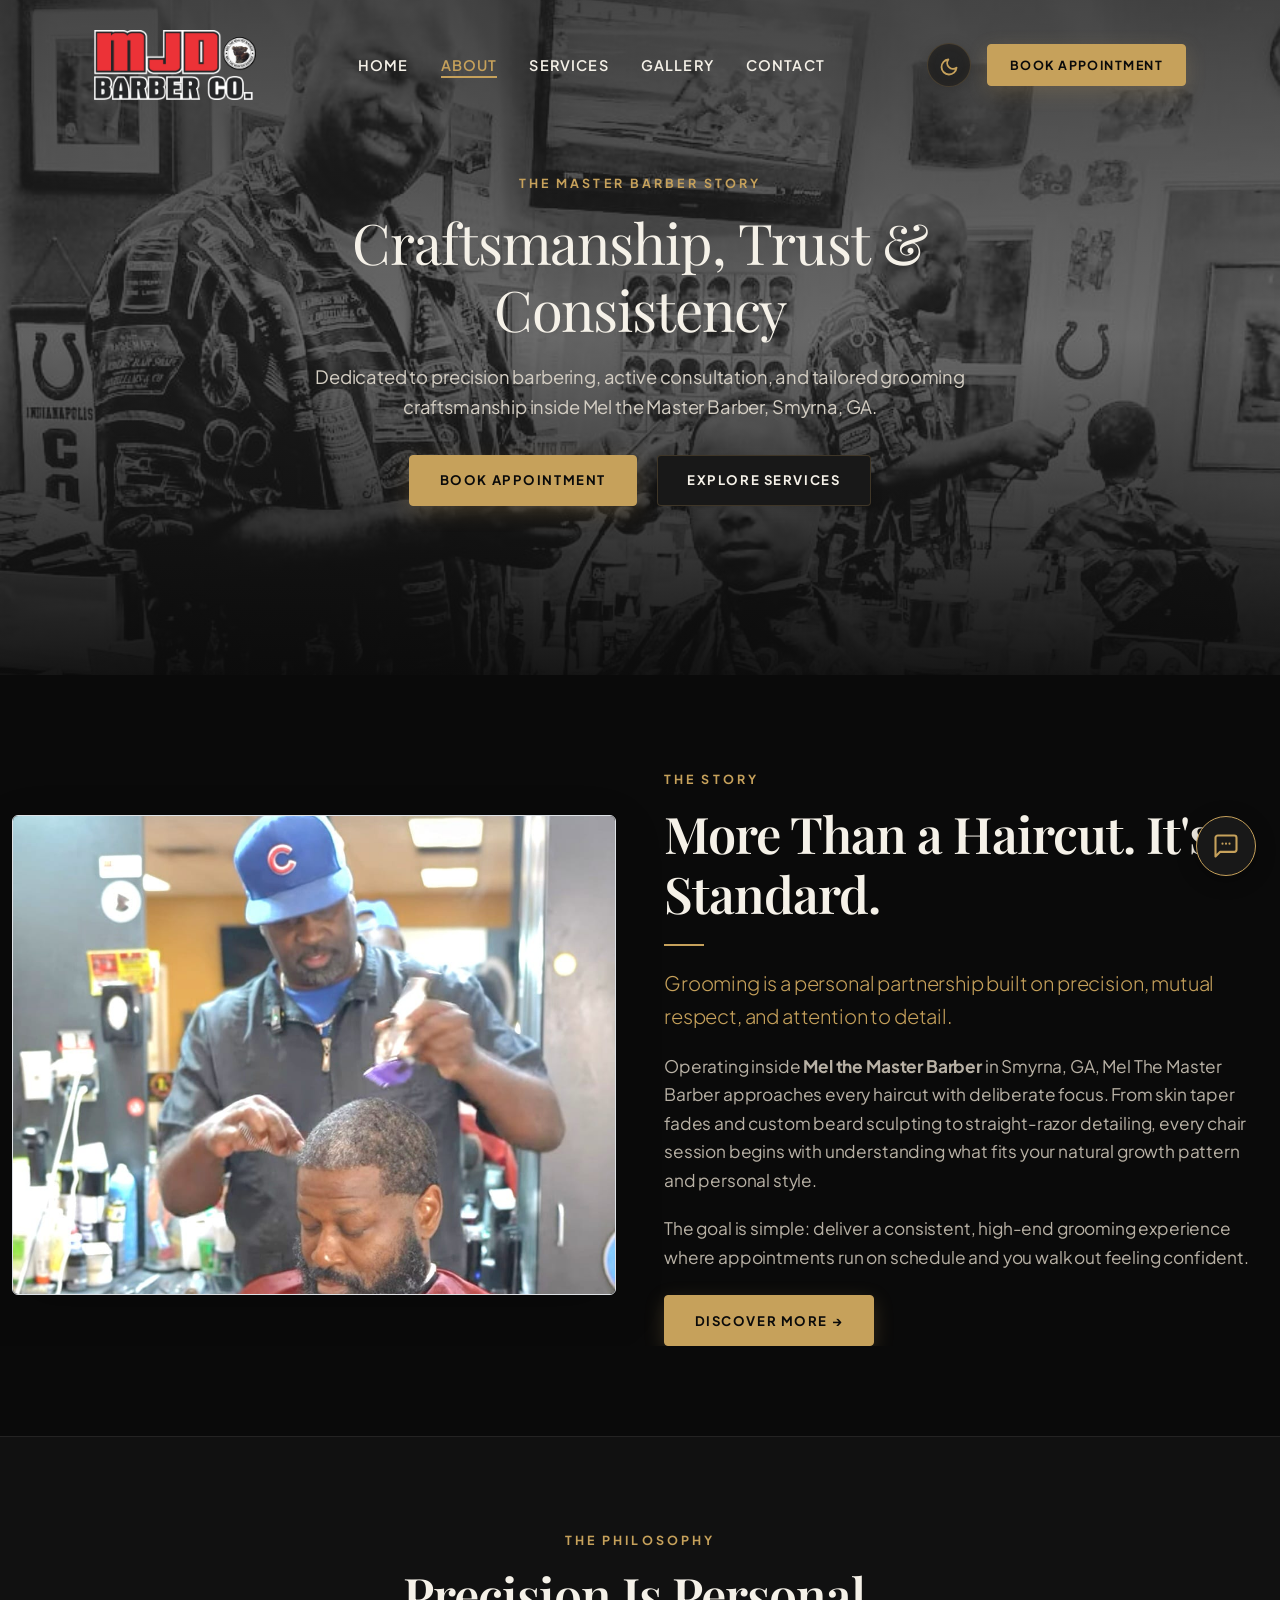
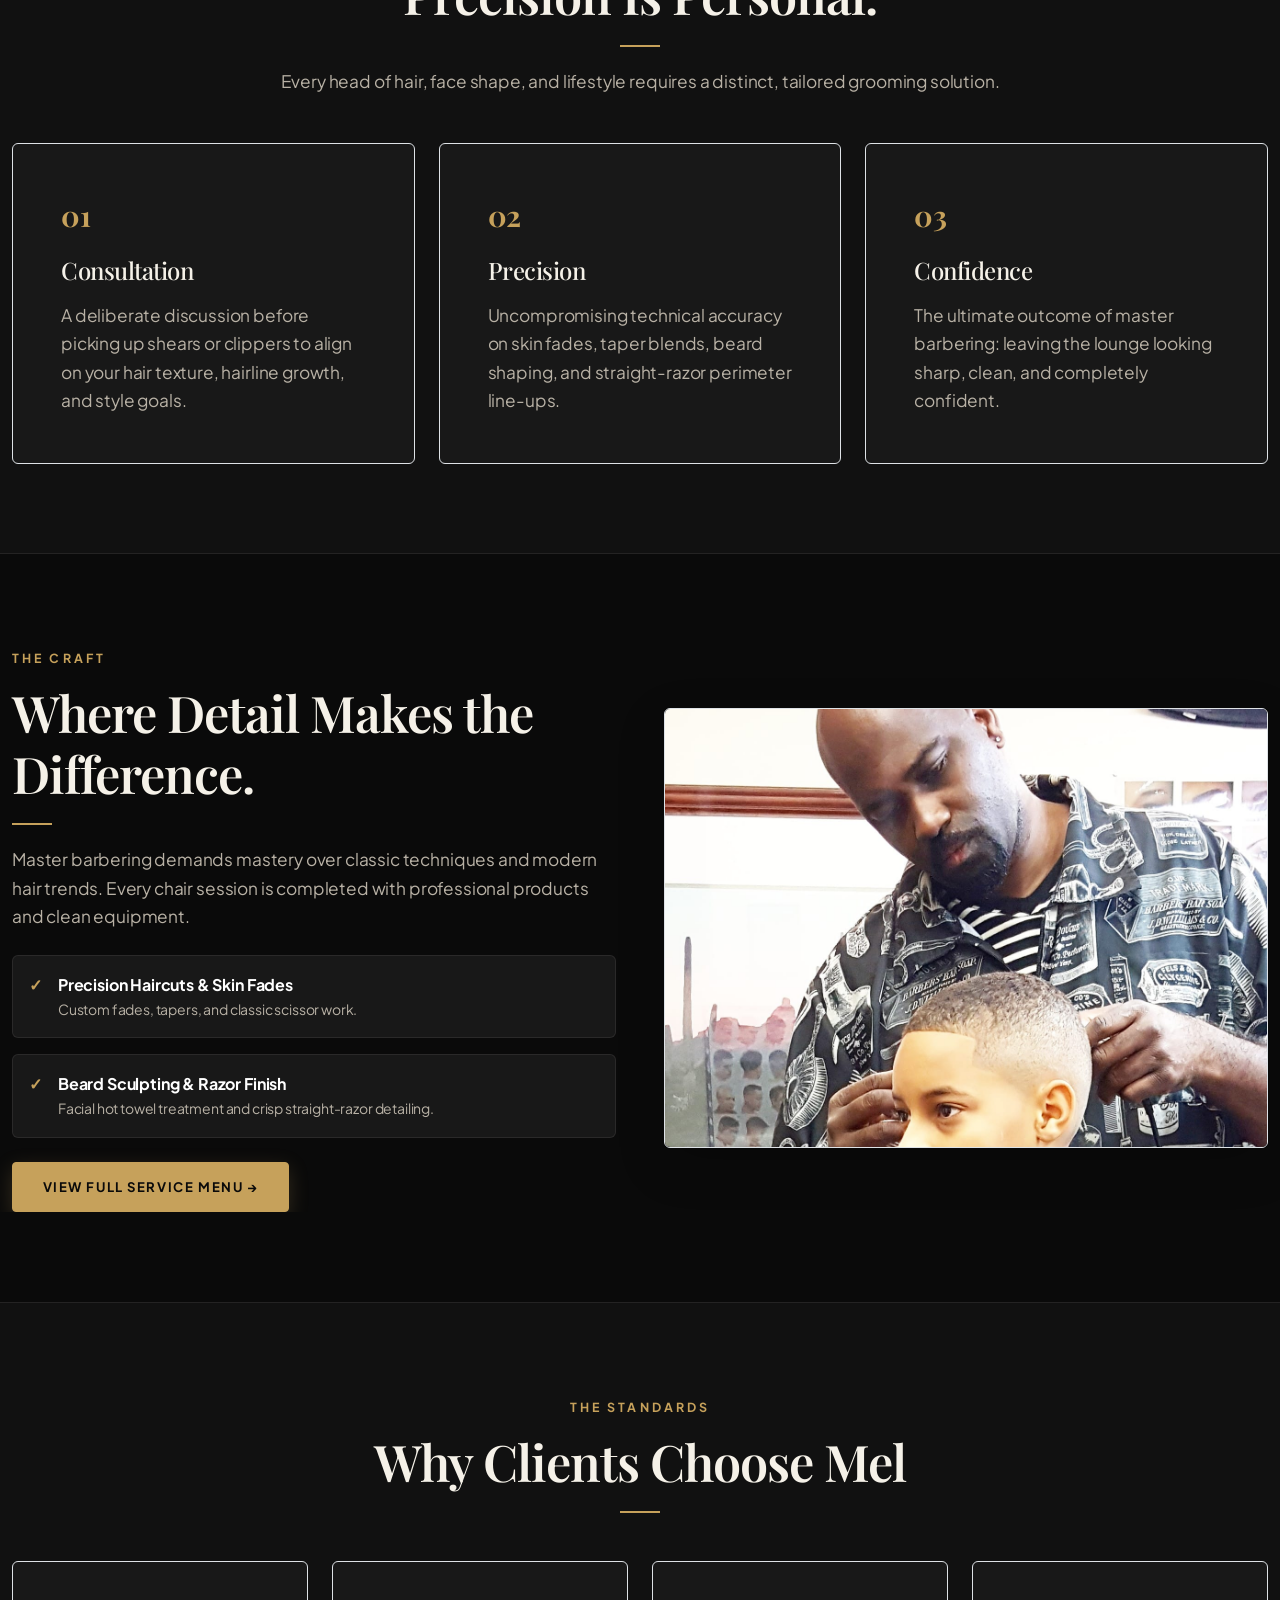
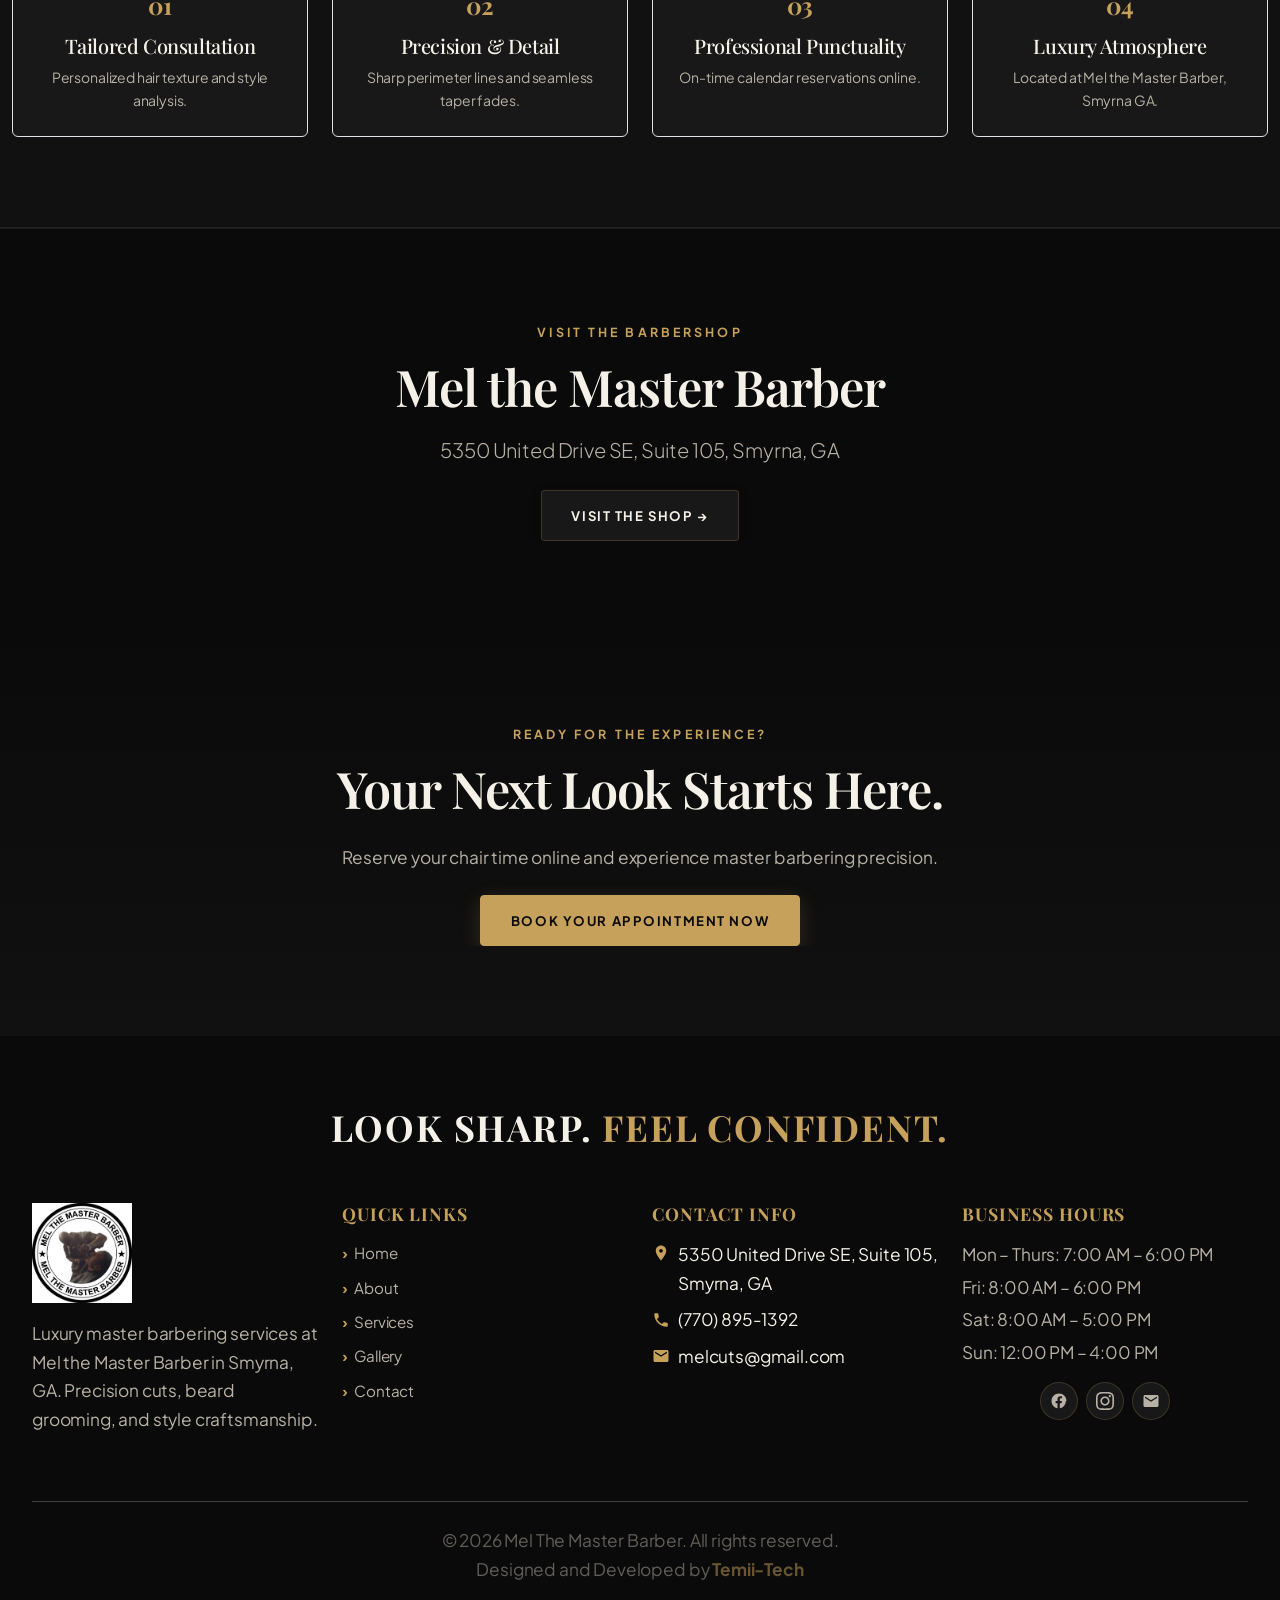
==== commit 1045527d: "new update" ====
--- a/about.html
+++ b/about.html
@@ -314,7 +314,7 @@
           <div class="p-4 rounded border border-subtle h-100" style="background: var(--bg-card);">
             <div class="mb-2" style="font-family: var(--font-heading); font-size: 1.5rem; color: var(--accent); font-weight: 700;">03</div>
             <h4 class="h5 mb-2">Professional Punctuality</h4>
-            <p class="small mb-0" style="color: var(--text-secondary);">On-time calendar reservations through Booksy.</p>
+            <p class="small mb-0" style="color: var(--text-secondary);">On-time calendar reservations online.</p>
           </div>
         </div>
 
@@ -351,7 +351,7 @@
       <span class="eyebrow">READY FOR THE EXPERIENCE?</span>
       <h2 class="mb-4">Your Next Look Starts Here.</h2>
       <p class="mx-auto mb-4" style="max-width: 600px; color: var(--text-secondary);">
-        Reserve your chair time online via Booksy and experience master barbering precision.
+        Reserve your chair time online and experience master barbering precision.
       </p>
       <a href="https://mel-the-master-barber.square.site/" target="_blank" rel="noopener" class="btn-gold-primary">BOOK YOUR APPOINTMENT NOW</a>
     </div>
@@ -434,7 +434,7 @@
 
       <div class="text-center pt-4 mt-5 border-top border-secondary opacity-50">
         <p class="meduim mb-0">&copy; 2026 Mel The Master Barber. All rights reserved.</p>
-        <p class="meduim mb-0">Designed and Developed by <a href="https://tamoor-dev-neon.vercel.app" target="_blank" rel="noopener noreferrer" class="fw-bold">Temii-Tech</a></p>
+        <p class="meduim mb-0">Designed and Developed by <a href="developer.html" target="_blank" rel="noopener noreferrer" class="fw-bold">Temii-Tech</a></p>
       </div>
 
     </div>
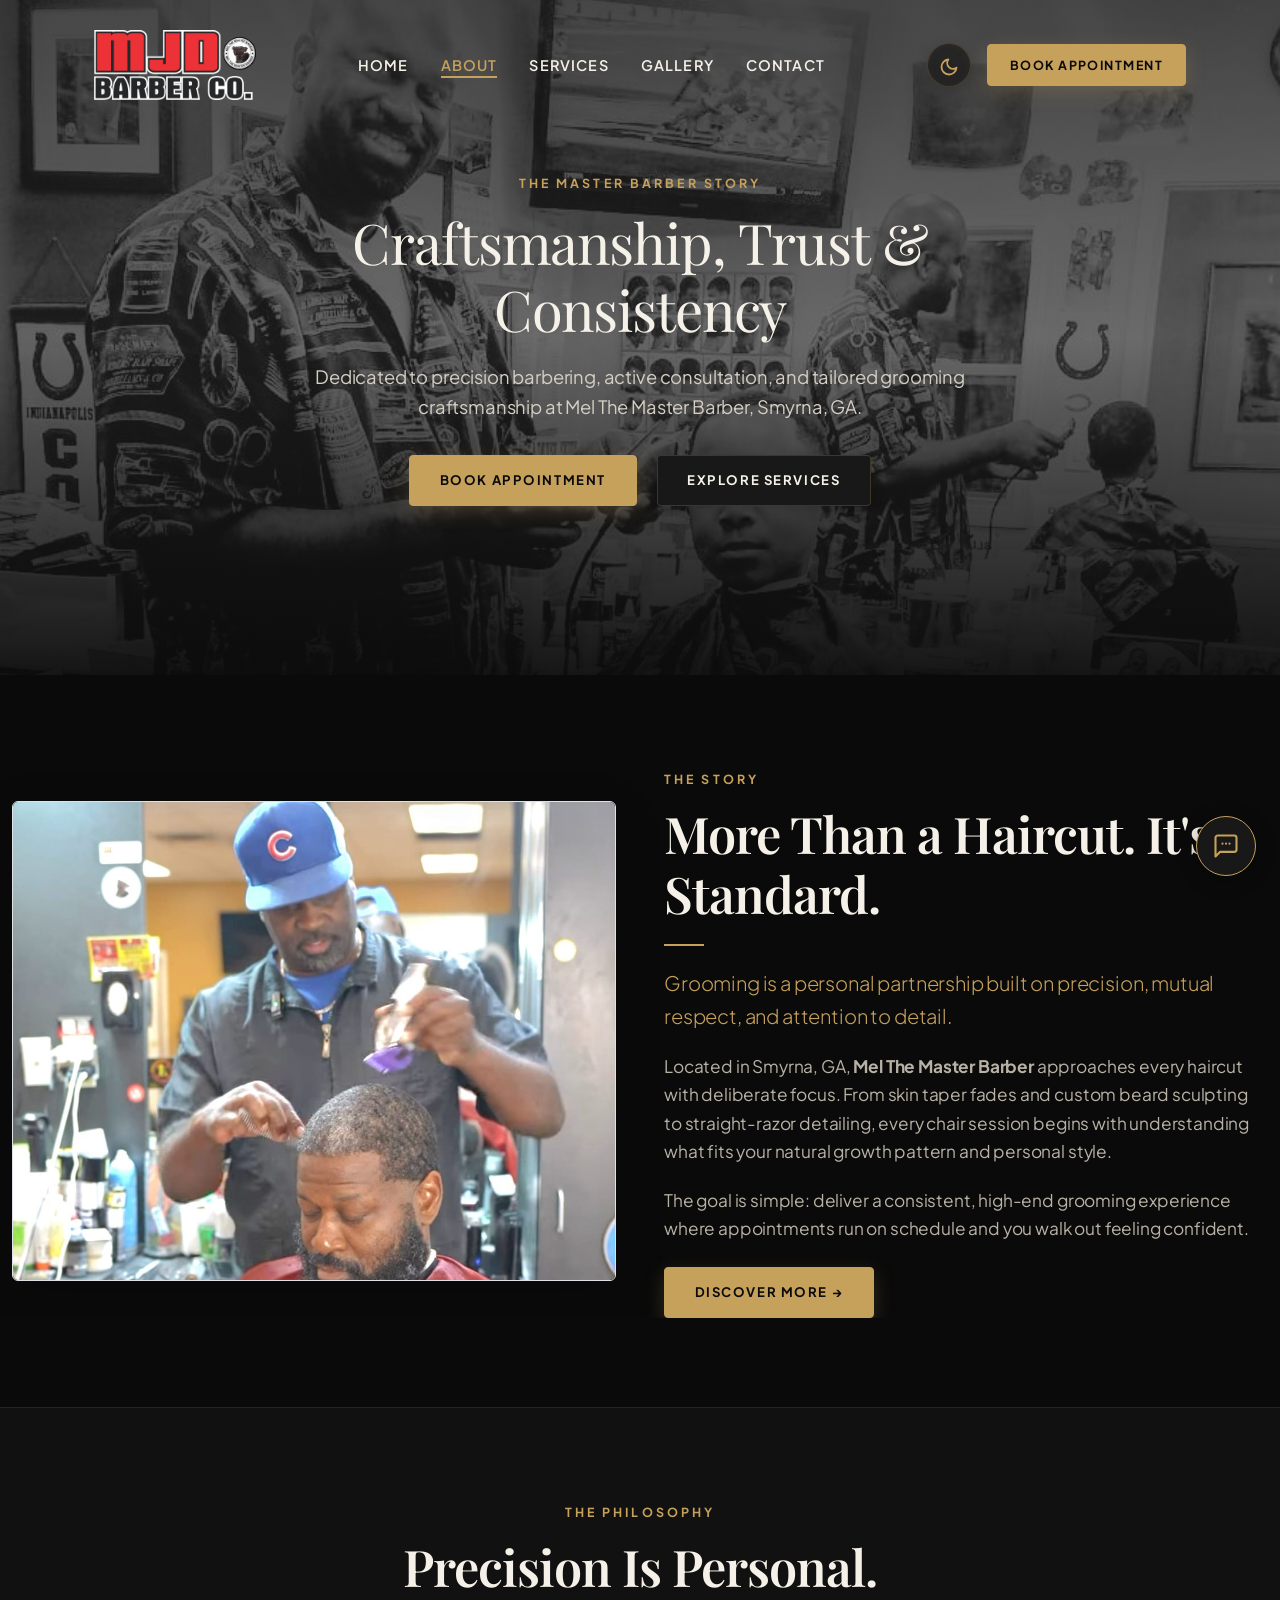
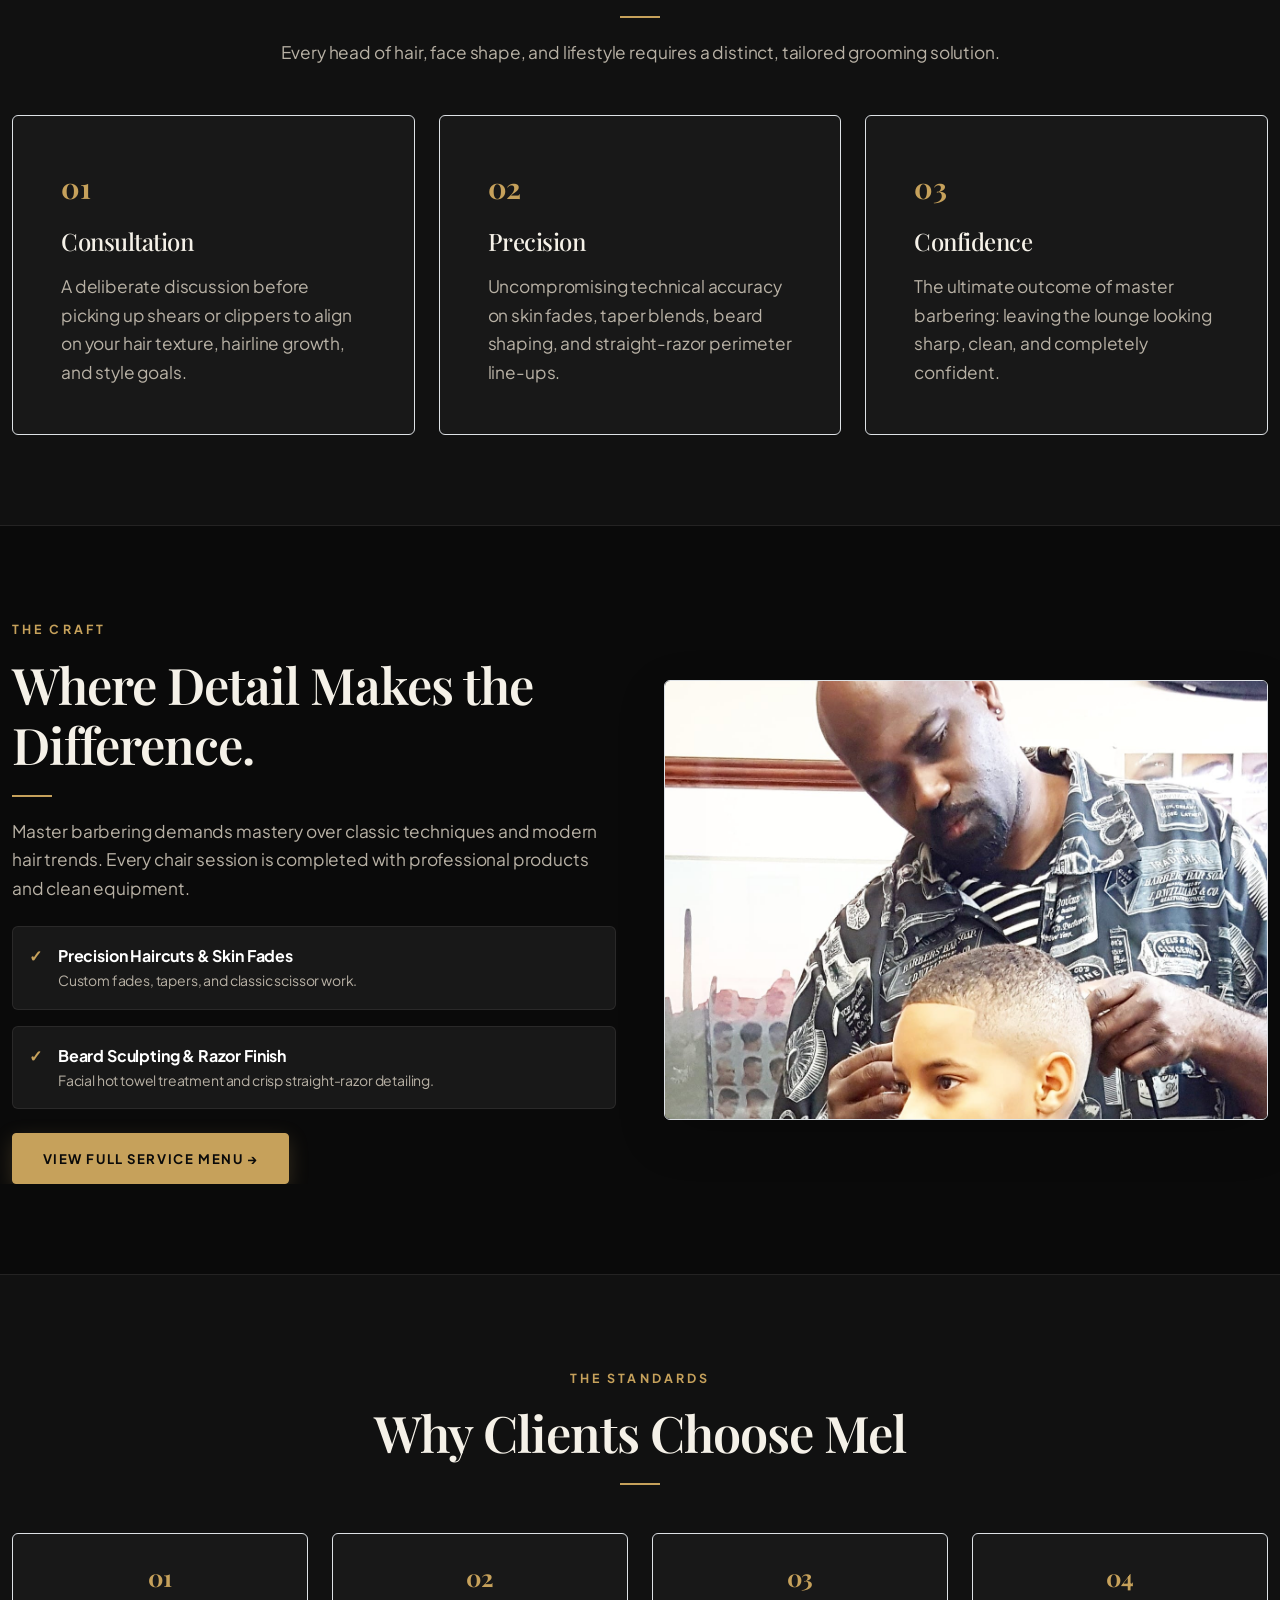
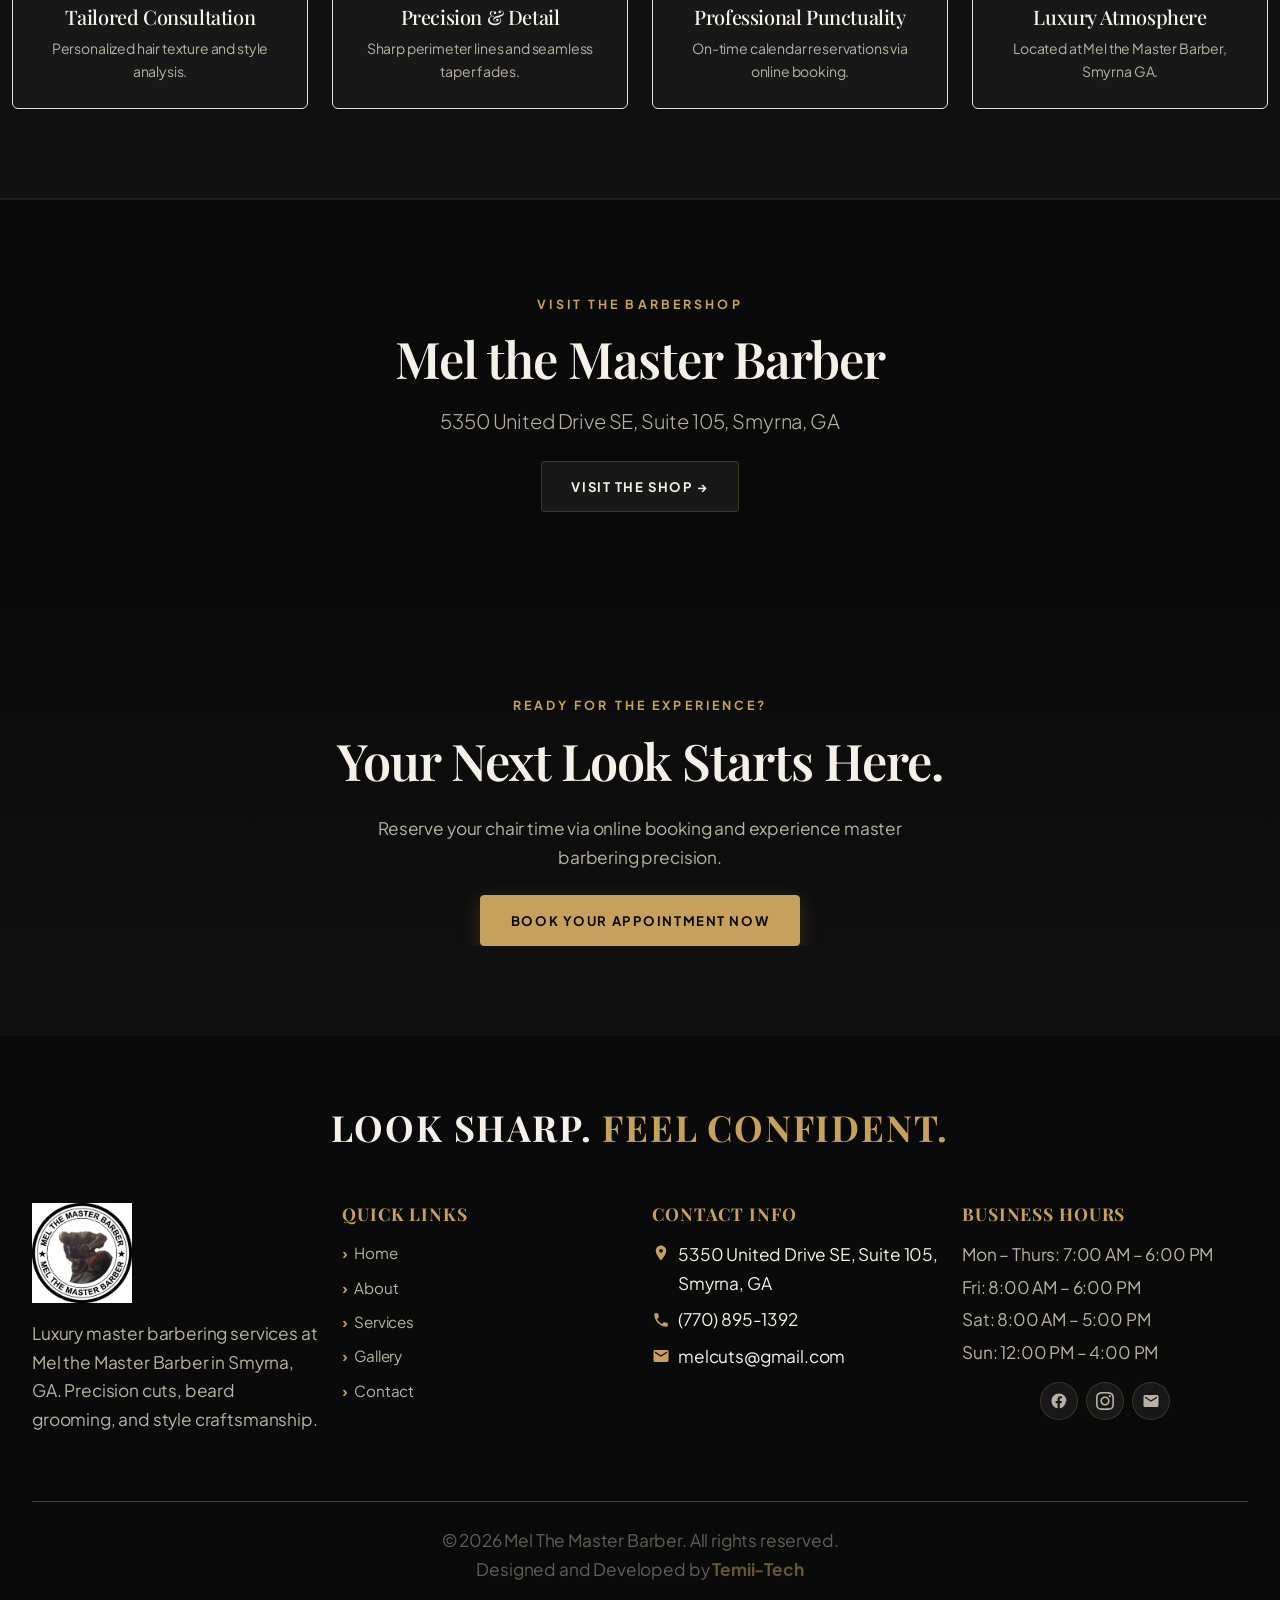
==== commit 578428e8: "new" ====
--- a/about.html
+++ b/about.html
@@ -154,7 +154,7 @@
           <span class="eyebrow">THE MASTER BARBER STORY</span>
           <h1 class="hero-headline display-4">Craftsmanship, Trust &amp; Consistency</h1>
           <p class="hero-description">
-            Dedicated to precision barbering, active consultation, and tailored grooming craftsmanship inside Mel the Master Barber, Smyrna, GA.
+            Dedicated to precision barbering, active consultation, and tailored grooming craftsmanship at Mel The Master Barber, Smyrna, GA.
           </p>
           <div class="hero-cta-group justify-content-center">
             <a href="https://mel-the-master-barber.square.site/" target="_blank" rel="noopener" class="btn-gold-primary">Book Appointment</a>
@@ -184,7 +184,7 @@
             Grooming is a personal partnership built on precision, mutual respect, and attention to detail.
           </p>
           <p>
-            Operating inside <strong>Mel the Master Barber</strong> in Smyrna, GA, Mel The Master Barber approaches every haircut with deliberate focus. From skin taper fades and custom beard sculpting to straight-razor detailing, every chair session begins with understanding what fits your natural growth pattern and personal style.
+            Located in Smyrna, GA, <strong>Mel The Master Barber</strong> approaches every haircut with deliberate focus. From skin taper fades and custom beard sculpting to straight-razor detailing, every chair session begins with understanding what fits your natural growth pattern and personal style.
           </p>
           <p>
             The goal is simple: deliver a consistent, high-end grooming experience where appointments run on schedule and you walk out feeling confident.
@@ -314,7 +314,7 @@
           <div class="p-4 rounded border border-subtle h-100" style="background: var(--bg-card);">
             <div class="mb-2" style="font-family: var(--font-heading); font-size: 1.5rem; color: var(--accent); font-weight: 700;">03</div>
             <h4 class="h5 mb-2">Professional Punctuality</h4>
-            <p class="small mb-0" style="color: var(--text-secondary);">On-time calendar reservations online.</p>
+            <p class="small mb-0" style="color: var(--text-secondary);">On-time calendar reservations via online booking.</p>
           </div>
         </div>
 
@@ -351,7 +351,7 @@
       <span class="eyebrow">READY FOR THE EXPERIENCE?</span>
       <h2 class="mb-4">Your Next Look Starts Here.</h2>
       <p class="mx-auto mb-4" style="max-width: 600px; color: var(--text-secondary);">
-        Reserve your chair time online and experience master barbering precision.
+        Reserve your chair time via online booking and experience master barbering precision.
       </p>
       <a href="https://mel-the-master-barber.square.site/" target="_blank" rel="noopener" class="btn-gold-primary">BOOK YOUR APPOINTMENT NOW</a>
     </div>
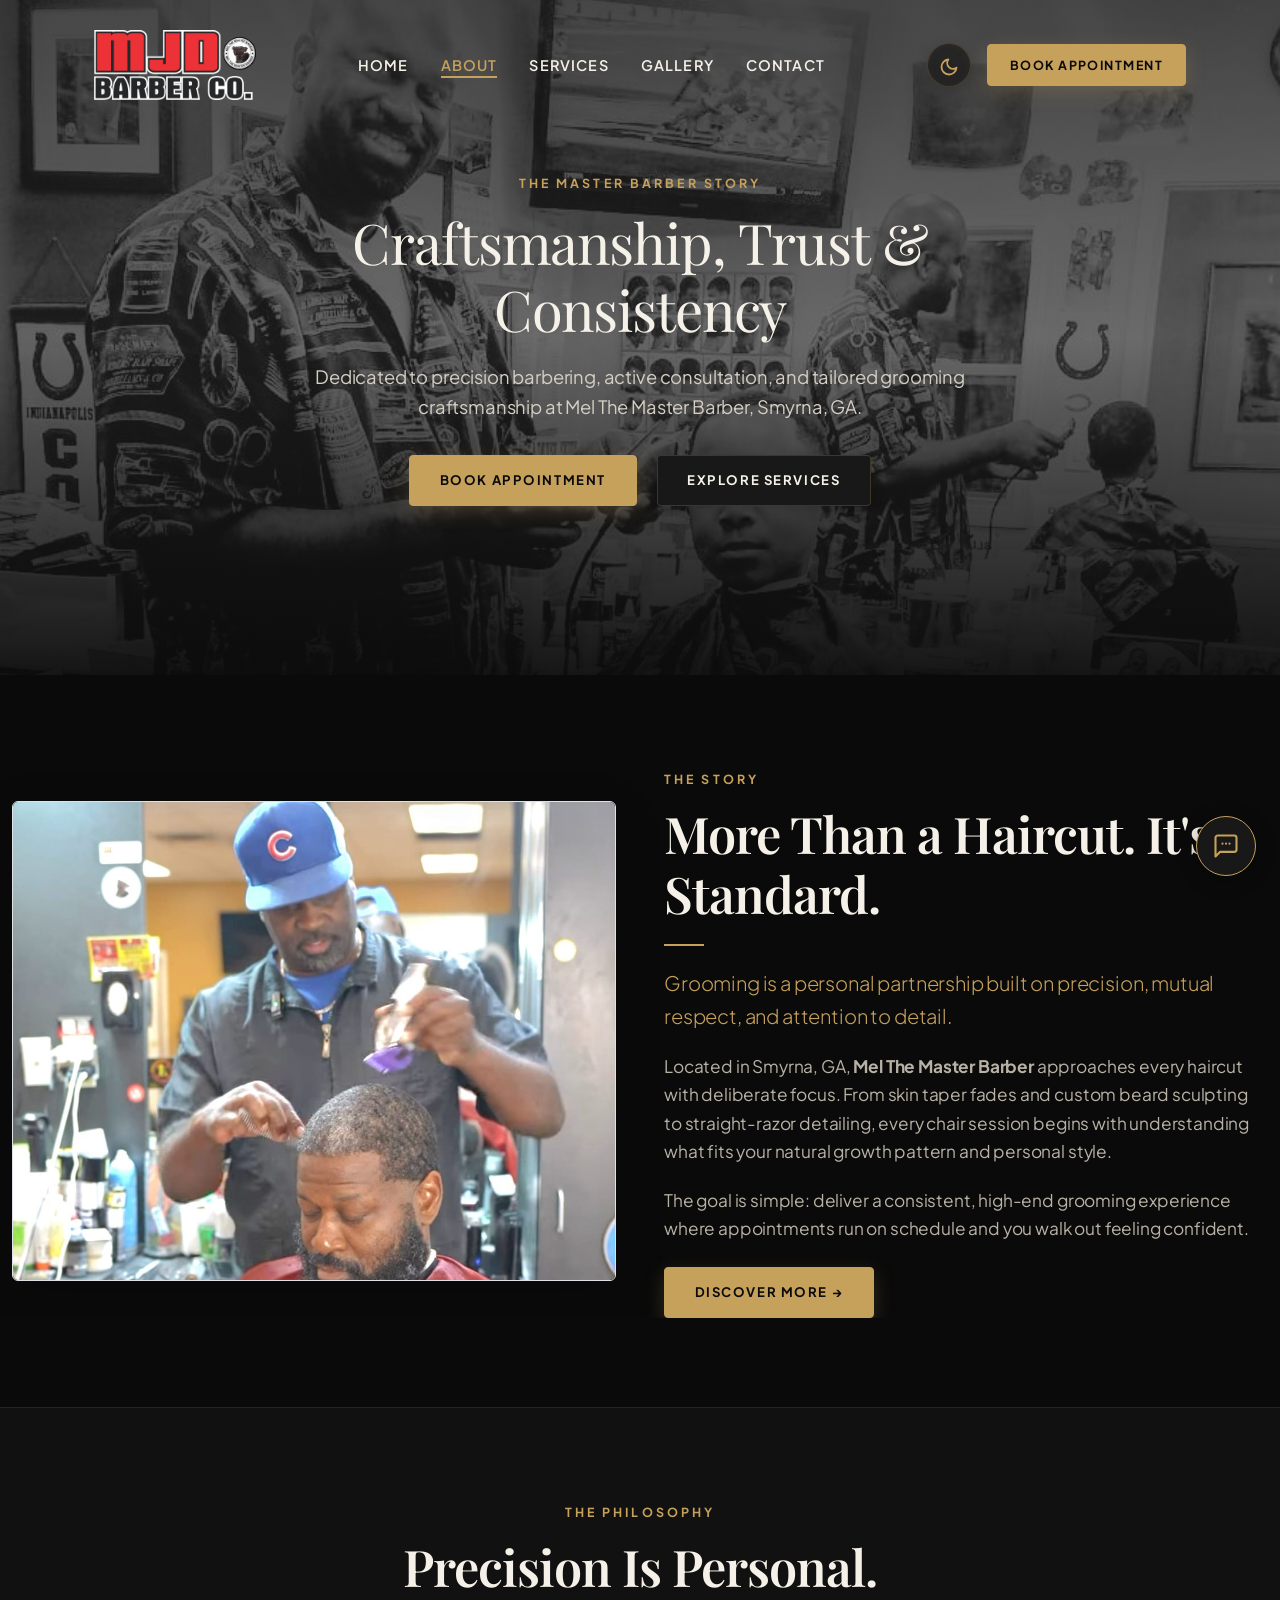
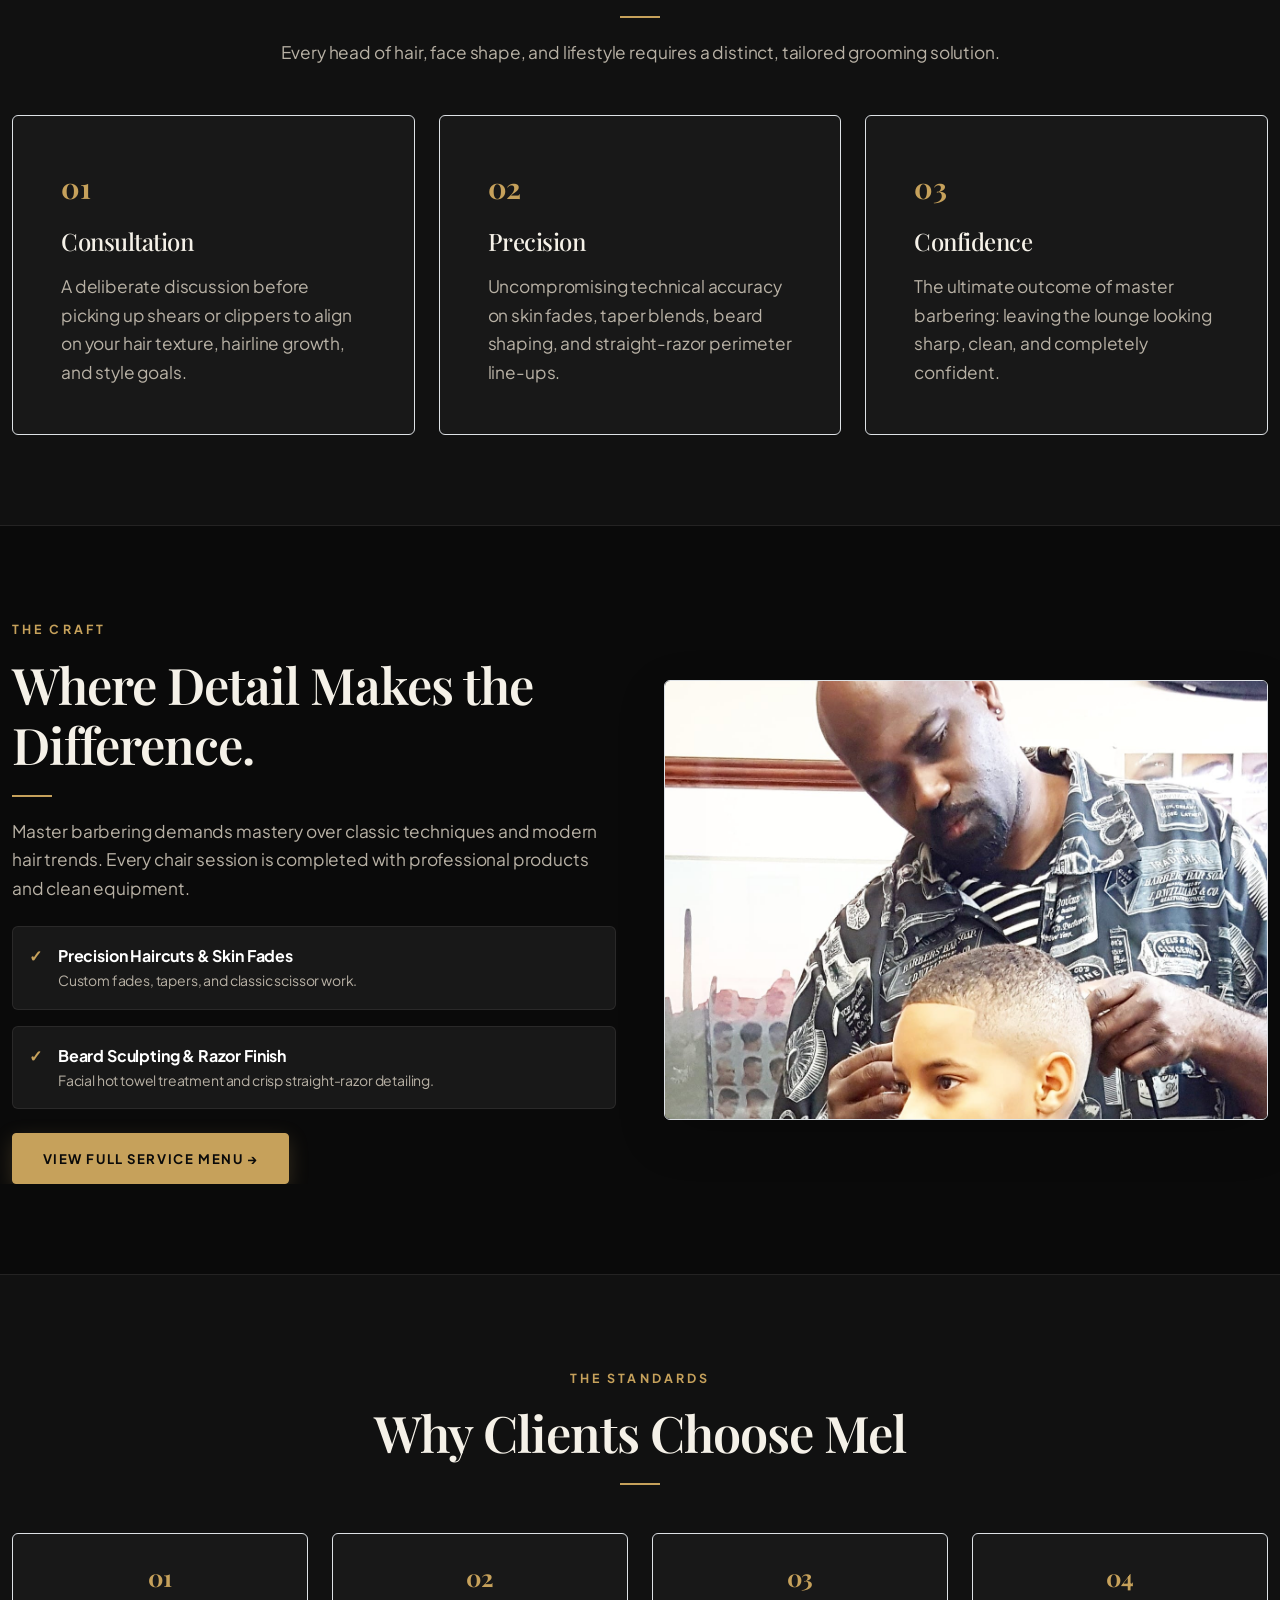
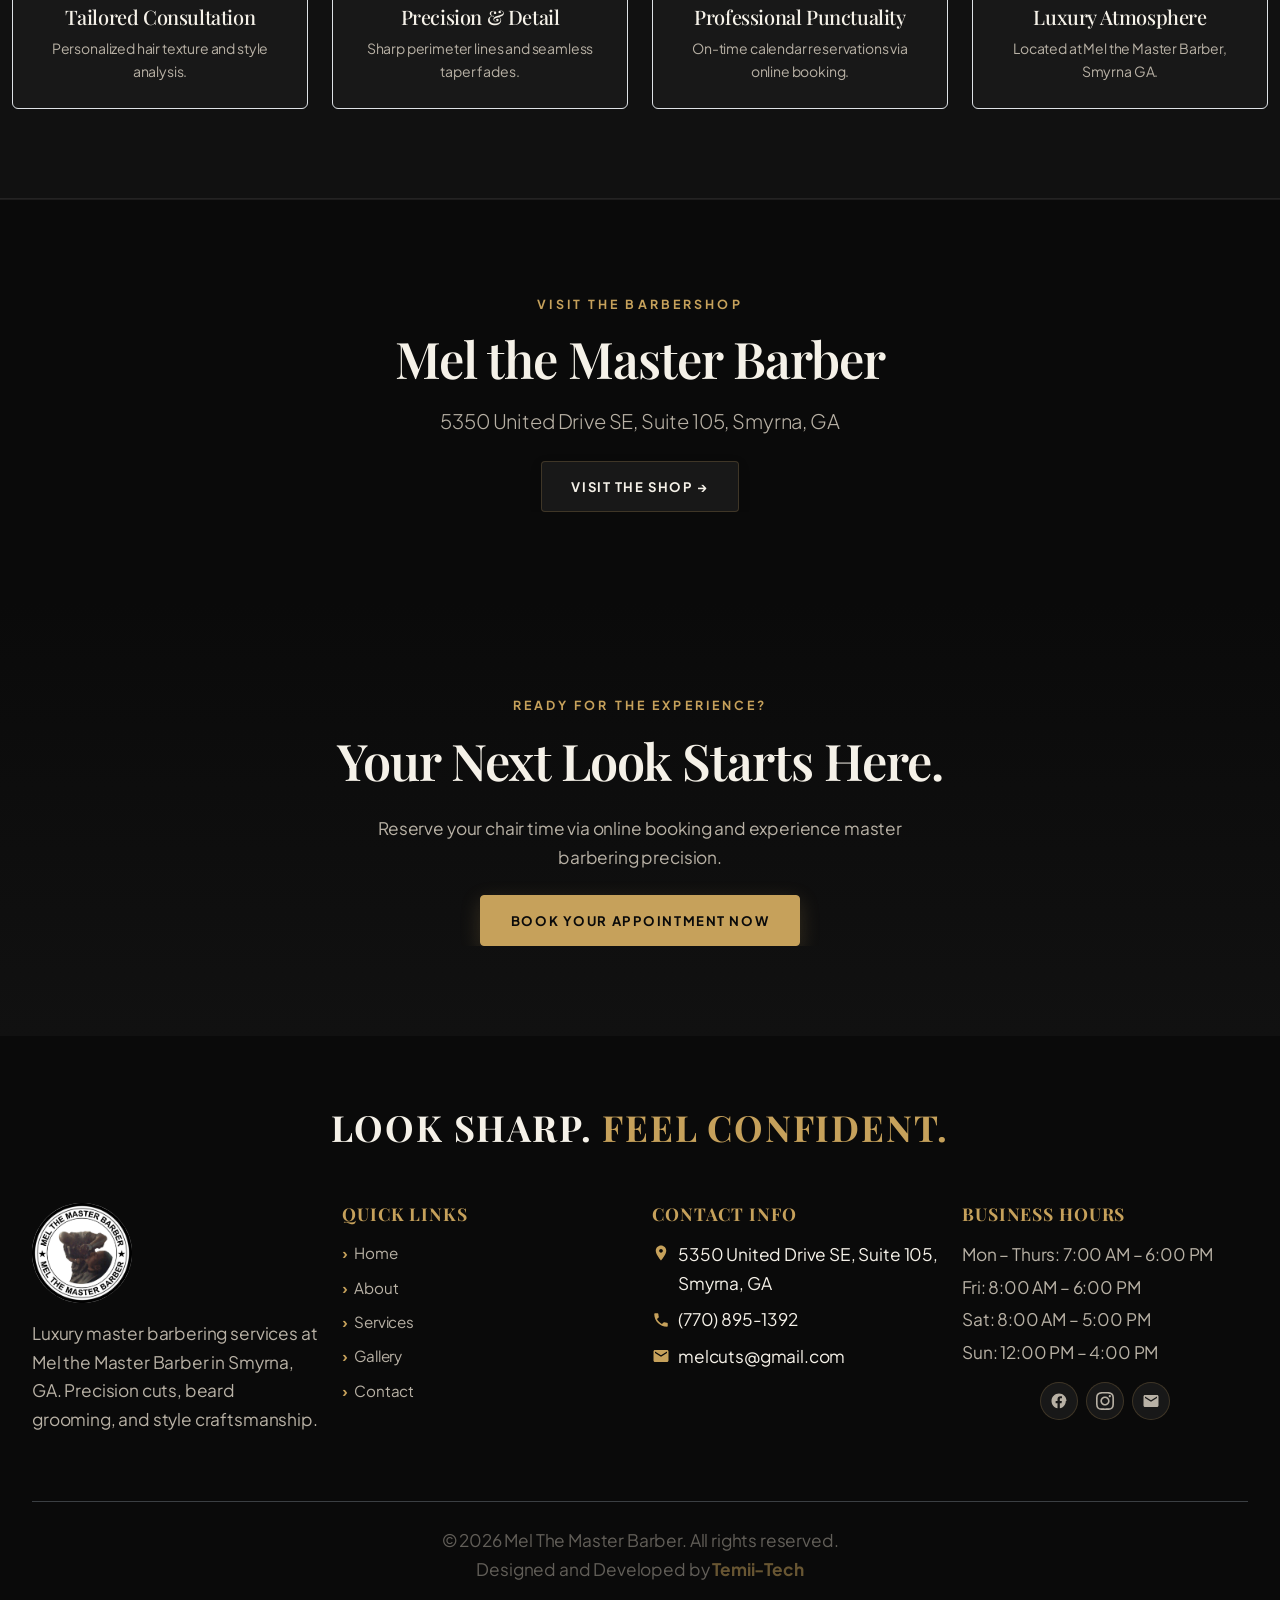
==== commit fcbd70a7: "new logo setting" ====
--- a/about.html
+++ b/about.html
@@ -370,7 +370,7 @@
       <div class="row g-4 pt-3">
         <div class="col-lg-3 col-md-6">
           <div class="mb-3">
-            <img src="images/navbar/footer-logo.jpeg" alt="Mel The Master Barber Logo" class="footer-logo-img">
+            <img src="images/navbar/footer-logo.jpeg" alt="Mel The Master Barber Logo" class="footer-logo-img rounded-circle">
           </div>
           <p>Luxury master barbering services at Mel the Master Barber in Smyrna, GA. Precision cuts, beard grooming, and style craftsmanship.</p>
           
